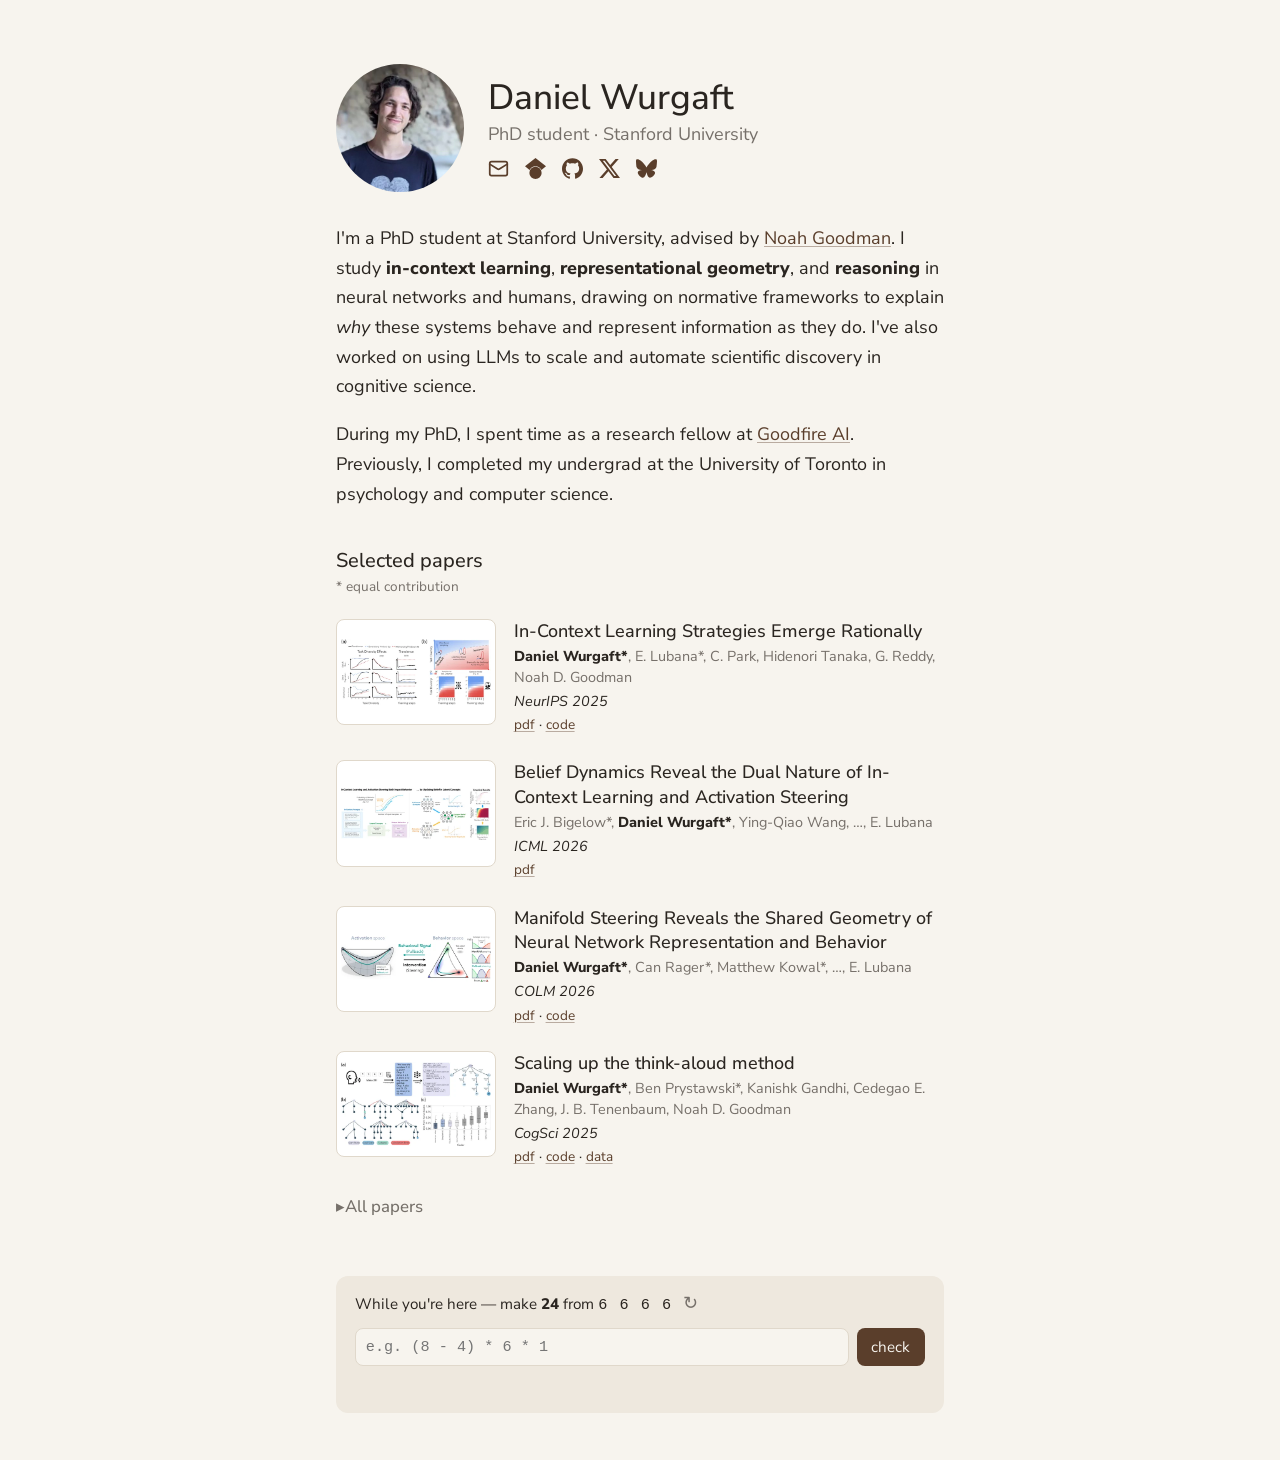
==== index.html @ fbc1d191 "Bio wording Co-Authored-By: Claude Opus 5.5 <noreply@anthropic.com>" ====
<!doctype html>
<html lang="en">
<head>
  <meta charset="utf-8">
  <meta name="viewport" content="width=device-width, initial-scale=1">
  <title>Daniel Wurgaft</title>
  <meta name="description" content="Daniel Wurgaft — PhD student at Stanford studying in-context learning, representational geometry, and reasoning in neural networks and humans.">
  <link rel="preconnect" href="https://fonts.googleapis.com">
  <link rel="preconnect" href="https://fonts.gstatic.com" crossorigin>
  <link href="https://fonts.googleapis.com/css2?family=Nunito+Sans:ital,wght@0,400;0,500;0,800;1,400&display=swap" rel="stylesheet">
  <link rel="stylesheet" href="style.css?v=4">
  <link rel="icon" href="data:image/svg+xml,<svg xmlns='http://www.w3.org/2000/svg' viewBox='0 0 100 100'><text y='.9em' font-size='90'>🌀</text></svg>">
</head>
<body>
<main>

  <header>
    <img class="me" src="img/me.jpg" alt="Daniel Wurgaft">
    <div>
      <h1>Daniel Wurgaft</h1>
      <p class="tagline">PhD student · Stanford University</p>
      <p class="links">
        <a href="mailto:wurgaft@stanford.edu" aria-label="Email" title="Email"><svg width="21" height="21" viewBox="0 0 24 24" fill="none" stroke="currentColor" stroke-width="2" stroke-linecap="round" stroke-linejoin="round" aria-hidden="true"><rect width="20" height="16" x="2" y="4" rx="2" /> <path d="m22 7-8.97 5.7a1.94 1.94 0 0 1-2.06 0L2 7" /></svg></a>
        <a href="https://scholar.google.co.uk/citations?user=-x5aBUYAAAAJ" aria-label="Google Scholar" title="Google Scholar"><svg width="21" height="21" viewBox="0 0 24 24" fill="currentColor" aria-hidden="true"><path d="M5.242 13.769L0 9.5 12 0l12 9.5-5.242 4.269C17.548 11.249 14.978 9.5 12 9.5c-2.977 0-5.548 1.748-6.758 4.269zM12 10a7 7 0 1 0 0 14 7 7 0 0 0 0-14z"/></svg></a>
        <a href="https://github.com/DanielWurgaft" aria-label="GitHub" title="GitHub"><svg width="21" height="21" viewBox="0 0 24 24" fill="currentColor" aria-hidden="true"><path d="M12 .297c-6.63 0-12 5.373-12 12 0 5.303 3.438 9.8 8.205 11.385.6.113.82-.258.82-.577 0-.285-.01-1.04-.015-2.04-3.338.724-4.042-1.61-4.042-1.61C4.422 18.07 3.633 17.7 3.633 17.7c-1.087-.744.084-.729.084-.729 1.205.084 1.838 1.236 1.838 1.236 1.07 1.835 2.809 1.305 3.495.998.108-.776.417-1.305.76-1.605-2.665-.3-5.466-1.332-5.466-5.93 0-1.31.465-2.38 1.235-3.22-.135-.303-.54-1.523.105-3.176 0 0 1.005-.322 3.3 1.23.96-.267 1.98-.399 3-.405 1.02.006 2.04.138 3 .405 2.28-1.552 3.285-1.23 3.285-1.23.645 1.653.24 2.873.12 3.176.765.84 1.23 1.91 1.23 3.22 0 4.61-2.805 5.625-5.475 5.92.42.36.81 1.096.81 2.22 0 1.606-.015 2.896-.015 3.286 0 .315.21.69.825.57C20.565 22.092 24 17.592 24 12.297c0-6.627-5.373-12-12-12"/></svg></a>
        <a href="https://x.com/danielwurgaft" aria-label="Twitter / X" title="Twitter / X"><svg width="21" height="21" viewBox="0 0 24 24" fill="currentColor" aria-hidden="true"><path d="M18.901 1.153h3.68l-8.04 9.19L24 22.846h-7.406l-5.8-7.584-6.638 7.584H.474l8.6-9.83L0 1.154h7.594l5.243 6.932ZM17.61 20.644h2.039L6.486 3.24H4.298Z"/></svg></a>
        <a href="https://bsky.app/profile/danielwurgaft.bsky.social" aria-label="Bluesky" title="Bluesky"><svg width="21" height="21" viewBox="0 0 24 24" fill="currentColor" aria-hidden="true"><path d="M12 10.8c-1.087-2.114-4.046-6.053-6.798-7.995C2.566.944 1.561 1.266.902 1.565.139 1.908 0 3.08 0 3.768c0 .69.378 5.65.624 6.479.815 2.736 3.713 3.66 6.383 3.364.136-.02.275-.039.415-.056-.138.022-.276.04-.415.056-3.912.58-7.387 2.005-2.83 7.078 5.013 5.19 6.87-1.113 7.823-4.308.953 3.195 2.05 9.271 7.733 4.308 4.267-4.308 1.172-6.498-2.74-7.078a8.741 8.741 0 0 1-.415-.056c.14.017.279.036.415.056 2.67.297 5.568-.628 6.383-3.364.246-.828.624-5.79.624-6.478 0-.69-.139-1.861-.902-2.206-.659-.298-1.664-.62-4.3 1.24C16.046 4.748 13.087 8.687 12 10.8Z"/></svg></a>
      </p>
    </div>
  </header>

  <section>
    <p>
      I'm a PhD student at Stanford University, advised by
      <a href="https://cocolab.stanford.edu/ndg">Noah Goodman</a>.
      I study <strong>in-context learning</strong>, <strong>representational geometry</strong>,
      and <strong>reasoning</strong> in neural networks and humans, drawing on normative
      frameworks to explain <em>why</em> these systems behave and represent information as they do.
      I've also worked on using LLMs to scale and automate scientific discovery in cognitive science.
    </p>
    <p>
      During my PhD, I spent time as a research fellow at <a href="https://www.goodfire.ai/">Goodfire AI</a>.
      Previously, I completed my undergrad at the University of Toronto in psychology and computer science.
    </p>
  </section>

  <section>
    <h2>Selected papers</h2>
    <p class="note">* equal contribution</p>
    <!-- Generated by scripts/build_papers.py from papers.yaml — edit those, not these lists. -->
    <ul class="papers">
<!-- selected:start -->
<li class="paper">
  <a class="thumb" href="https://arxiv.org/abs/2506.17859"><img src="img/papers/2506.17859.webp" alt="" loading="lazy"></a>
  <div>
    <a class="title" href="https://arxiv.org/abs/2506.17859">In-Context Learning Strategies Emerge Rationally</a>
    <span class="authors"><b>Daniel Wurgaft*</b>, E. Lubana*, C. Park, Hidenori Tanaka, G. Reddy, Noah D. Goodman</span>
    <span class="venue">NeurIPS 2025</span>
    <span class="extras"><a href="https://arxiv.org/pdf/2506.17859">pdf</a> · <a href="https://github.com/DanielWurgaft/rational-icl">code</a></span>
  </div>
</li>
<li class="paper">
  <a class="thumb" href="https://arxiv.org/abs/2511.00617"><img src="img/papers/2511.00617.webp" alt="" loading="lazy"></a>
  <div>
    <a class="title" href="https://arxiv.org/abs/2511.00617">Belief Dynamics Reveal the Dual Nature of In-Context Learning and Activation Steering</a>
    <span class="authors">Eric J. Bigelow*, <b>Daniel Wurgaft*</b>, Ying-Qiao Wang, …, E. Lubana</span>
    <span class="venue">ICML 2026</span>
    <span class="extras"><a href="https://arxiv.org/pdf/2511.00617">pdf</a></span>
  </div>
</li>
<li class="paper">
  <a class="thumb" href="https://arxiv.org/abs/2605.05115"><img src="img/papers/2605.05115.webp" alt="" loading="lazy"></a>
  <div>
    <a class="title" href="https://arxiv.org/abs/2605.05115">Manifold Steering Reveals the Shared Geometry of Neural Network Representation and Behavior</a>
    <span class="authors"><b>Daniel Wurgaft*</b>, Can Rager*, Matthew Kowal*, …, E. Lubana</span>
    <span class="venue">COLM 2026</span>
    <span class="extras"><a href="https://arxiv.org/pdf/2605.05115">pdf</a> · <a href="https://github.com/goodfire-ai/causalab/tree/manifold_steering">code</a></span>
  </div>
</li>
<li class="paper">
  <a class="thumb" href="https://arxiv.org/abs/2505.23931"><img src="img/papers/2505.23931.webp" alt="" loading="lazy"></a>
  <div>
    <a class="title" href="https://arxiv.org/abs/2505.23931">Scaling up the think-aloud method</a>
    <span class="authors"><b>Daniel Wurgaft*</b>, Ben Prystawski*, Kanishk Gandhi, Cedegao E. Zhang, J. B. Tenenbaum, Noah D. Goodman</span>
    <span class="venue">CogSci 2025</span>
    <span class="extras"><a href="https://arxiv.org/pdf/2505.23931">pdf</a> · <a href="https://github.com/benpry/think-aloud-llms">code</a> · <a href="https://osf.io/3emh9/">data</a></span>
  </div>
</li>
<!-- selected:end -->
    </ul>
  </section>

  <section>
    <details class="all">
      <summary>All papers</summary>
      <ul class="all-papers">
<!-- all:start -->
<li><a href="https://arxiv.org/abs/2610.04183">Language Model Activations Inhabit Privileged Error-Correcting Basins</a>. Matthew Finlayson, Francisco Pernice, Eric Todd, …, <b>Daniel Wurgaft</b>, …, E. Lubana. <i>preprint 2026</i></li>
<li><a href="https://arxiv.org/abs/2606.26460">auto-psych: Automating the science of mind using agent-driven theory discovery and experimentation</a>. Ben Prystawski, Kushin Mukherjee, <b>Daniel Wurgaft</b>, …, Michael C. Frank. <i>preprint 2026</i></li>
<li><a href="https://arxiv.org/abs/2606.25234">Structuring Sparsity: Block-Sparse Featurizers Capture Visual Concept Manifolds</a>. Thomas Fel, M. Kowal, Mozes Jacobs, …, <b>Daniel Wurgaft</b>, …, Atticus Geiger. <i>preprint 2026</i></li>
<li><a href="https://doi.org/10.1037/emo0001674">Alexithymia and ill-being and well-being: The role of emotion regulation.</a> David A. Preece, Ashish Mehta, <b>Daniel Wurgaft</b>, …, James J. Gross. <i>Emotion 2026</i></li>
<li><a href="https://arxiv.org/abs/2605.29548">Why Larger Models Learn More: Effects of Capacity, Interference, and Rare-Task Retention</a>. Jing Huang, <b>Daniel Wurgaft</b>, Rachit Bansal, …, E. Lubana. <i>preprint 2026</i></li>
<li><a href="https://arxiv.org/abs/2605.12412">Stories in Space: In-Context Learning Trajectories in Conceptual Belief Space</a>. Eric J. Bigelow, Raphael Sarfati, <b>Daniel Wurgaft</b>, …, E. Lubana. <i>preprint 2026</i></li>
<li><a href="https://arxiv.org/abs/2605.05115">Manifold Steering Reveals the Shared Geometry of Neural Network Representation and Behavior</a>. <b>Daniel Wurgaft*</b>, Can Rager*, Matthew Kowal*, …, E. Lubana. <i>COLM 2026</i></li>
<li><a href="https://arxiv.org/abs/2605.01148">Arithmetic in the Wild: Llama uses Base-10 Addition to Reason About Cyclic Concepts</a>. Sheridan Feucht, Tal Haklay, Usha Bhalla, <b>Daniel Wurgaft</b>, …, Atticus Geiger. <i>preprint 2026</i></li>
<li><a href="https://arxiv.org/abs/2604.28119">Do Sparse Autoencoders Capture Concept Manifolds?</a> Usha Bhalla, Thomas Fel, Can Rager, …, <b>Daniel Wurgaft</b>, …, E. Lubana. <i>preprint 2026</i></li>
<li><a href="https://arxiv.org/abs/2602.02315">The Shape of Beliefs: Geometry, Dynamics, and Interventions along Representation Manifolds of Language Models&#x27; Posteriors</a>. Raphael Sarfati, Eric J. Bigelow, <b>Daniel Wurgaft</b>, …, E. Lubana. <i>preprint 2026</i></li>
<li><a href="https://arxiv.org/abs/2511.01836">Priors in time: Missing inductive biases for language model interpretability</a>. E. Lubana, C. Rager, Sai Sumedh R. Hindupur, …, <b>Daniel Wurgaft</b>, …, Aaron Mueller. <i>ICLR 2026</i></li>
<li><a href="https://arxiv.org/abs/2511.00617">Belief Dynamics Reveal the Dual Nature of In-Context Learning and Activation Steering</a>. Eric J. Bigelow*, <b>Daniel Wurgaft*</b>, Ying-Qiao Wang, …, E. Lubana. <i>ICML 2026</i></li>
<li><a href="https://arxiv.org/abs/2510.21740">Diagnosing Bottlenecks in Data Visualization Understanding by Vision-Language Models</a>. Alexa R. Tartaglini, Satchel Grant, <b>Daniel Wurgaft</b>, Christopher Potts, Judith E. Fan. <i>preprint 2025</i></li>
<li><a href="https://arxiv.org/abs/2506.17859">In-Context Learning Strategies Emerge Rationally</a>. <b>Daniel Wurgaft*</b>, E. Lubana*, C. Park, Hidenori Tanaka, G. Reddy, Noah D. Goodman. <i>NeurIPS 2025</i></li>
<li><a href="https://arxiv.org/abs/2505.23931">Scaling up the think-aloud method</a>. <b>Daniel Wurgaft*</b>, Ben Prystawski*, Kanishk Gandhi, Cedegao E. Zhang, J. B. Tenenbaum, Noah D. Goodman. <i>CogSci 2025</i></li>
<li><a href="https://arxiv.org/abs/2306.09479">Inverse Scaling: When Bigger Isn&#x27;t Better</a>. Ian R. McKenzie, Alexander Lyzhov, Michael Pieler, …, <b>Daniel Wurgaft</b>, …, Ethan Perez. <i>TMLR 2023</i></li>
<!-- all:end -->
      </ul>
    </details>
  </section>

  <aside class="game" aria-label="Game of 24">
    <p class="game-prompt">
      While you're here — make <strong>24</strong> from
      <span id="nums"></span>
      <button id="reroll" title="new numbers" aria-label="new numbers">↻</button>
    </p>
    <form id="g24">
      <input id="expr" autocomplete="off" spellcheck="false" placeholder="e.g. (8 - 4) * 6 * 1" aria-label="your expression">
      <button>check</button>
    </form>
    <p id="verdict" aria-live="polite"></p>
  </aside>

</main>
<script src="game.js"></script>
</body>
</html>
---- style.css ----
/* Avenir by name: Book and Roman share weight 400, so pick Roman explicitly. */
@font-face { font-family: "Site Avenir"; font-weight: 400; src: local("Avenir Roman"), local("Avenir-Roman"); }
@font-face { font-family: "Site Avenir"; font-weight: 400; font-style: italic; src: local("Avenir Oblique"), local("Avenir-Oblique"); }
@font-face { font-family: "Site Avenir"; font-weight: 500; src: local("Avenir Medium"), local("Avenir-Medium"); }
@font-face { font-family: "Site Avenir"; font-weight: 800; src: local("Avenir Heavy"), local("Avenir-Heavy"); }

:root {
  --bg: #f7f4ee;
  --fg: #2a2520;
  --muted: #76706a;
  --accent: #5a3e2b;
  --soft: #eee8de;
  --rule: #e0d8cb;
}
* { box-sizing: border-box; }

body {
  margin: 0;
  background: var(--bg);
  color: var(--fg);
  font: 400 18px/1.65 "Site Avenir", "Nunito Sans", sans-serif;
}

main {
  max-width: 40rem;
  margin: 0 auto;
  padding: 4rem 1rem 3rem;
}

h1, h2 { font-weight: 500; line-height: 1.15; }
b, strong { font-weight: 800; }
h1 { font-size: 2.2rem; margin: 0; }
h2 { font-size: 1.25rem; margin: 2.5rem 0 0.75rem; }

a { color: var(--accent); text-decoration-color: color-mix(in srgb, var(--accent) 40%, transparent); text-decoration-thickness: 1px; text-underline-offset: 2px; }
a:hover { text-decoration: none; }

/* header */
header { display: flex; gap: 1.5rem; align-items: center; margin-bottom: 2rem; }
.me {
  width: 128px; height: 128px; flex: none;
  object-fit: cover;
  border-radius: 50%;
  background: var(--soft);
}
.tagline { margin: .2rem 0 .5rem; color: var(--muted); }
.links { margin: .35rem 0 0; display: flex; flex-wrap: wrap; gap: 1rem; }
.links a { color: var(--accent); display: inline-flex; transition: color .15s, transform .15s; }
.links a:hover { color: var(--fg); transform: translateY(-2px); }
.links svg { width: 21px; height: 21px; }

@media (max-width: 520px) {
  header { flex-direction: column; text-align: center; }
  .links { justify-content: center; }
}

/* papers */
.note { color: var(--muted); font-size: .85rem; margin: -.5rem 0 0; }
.papers { list-style: none; padding: 0; margin: 1.25rem 0 0; }
.paper { display: grid; grid-template-columns: 160px 1fr; gap: 1.1rem; margin-bottom: 1.6rem; align-items: start; }
.paper .thumb {
  display: block; aspect-ratio: 3 / 2; padding: 4px; border-radius: 8px; overflow: hidden;
  background: #fff; border: 1px solid var(--rule);
  transition: transform .3s cubic-bezier(.3, 1.6, .5, 1);
}
.paper .thumb img { width: 100%; height: 100%; object-fit: contain; display: block; }
.paper:hover .thumb { transform: rotate(-2deg) scale(1.03); }
.paper .title { font-weight: 500; color: var(--fg); text-decoration: none; line-height: 1.35; display: block; }
.paper .title:hover { color: var(--accent); }
.paper span { display: block; font-size: .9rem; line-height: 1.45; margin-top: .2rem; }
.paper .authors { color: var(--muted); }
.paper .authors b { color: var(--fg); font-weight: 800; }
.paper .venue { font-style: italic; }
.paper .extras { font-size: .85rem; }

@media (max-width: 520px) {
  .paper { grid-template-columns: 1fr; gap: .6rem; }
  .paper .thumb { max-width: 280px; }
}

.all summary {
  font-weight: 500; font-size: 1.05rem;
  cursor: pointer; list-style: none; color: var(--muted);
}
.all summary::-webkit-details-marker { display: none; }
.all summary::before { content: "▸ "; display: inline-block; transition: transform .2s; }
.all[open] summary::before { transform: rotate(90deg); }
.all summary:hover { color: var(--accent); }
.all-papers { padding: 0; list-style: none; font-size: .9rem; line-height: 1.5; }
.all-papers li { margin-bottom: .6rem; color: var(--muted); }
.all-papers a { color: var(--fg); text-decoration: none; }
.all-papers a:hover { color: var(--accent); }
.all-papers b { color: var(--fg); font-weight: 800; }

/* game of 24 */
.game {
  margin-top: 3.5rem;
  padding: 1rem 1.2rem;
  background: var(--soft);
  border-radius: 12px;
  font-size: .95rem;
}
.game p { margin: 0; }
#nums { font-family: ui-monospace, monospace; letter-spacing: .1em; font-weight: 500; }
#reroll {
  border: 0; background: none; color: var(--muted); cursor: pointer;
  font-size: 1.1rem; transition: transform .3s;
}
#reroll:hover { transform: rotate(180deg); color: var(--accent); }
#g24 { display: flex; gap: .5rem; margin-top: .6rem; }
#g24 input {
  flex: 1; min-width: 0;
  font: inherit; font-family: ui-monospace, monospace;
  padding: .35rem .6rem;
  border: 1px solid var(--rule); border-radius: 8px;
  background: var(--bg); color: var(--fg);
}
#g24 button {
  font: inherit; padding: .35rem .9rem; cursor: pointer;
  border: 0; border-radius: 8px; background: var(--accent); color: var(--bg);
}
#verdict { min-height: 1.6em; margin-top: .4rem !important; color: var(--muted); }
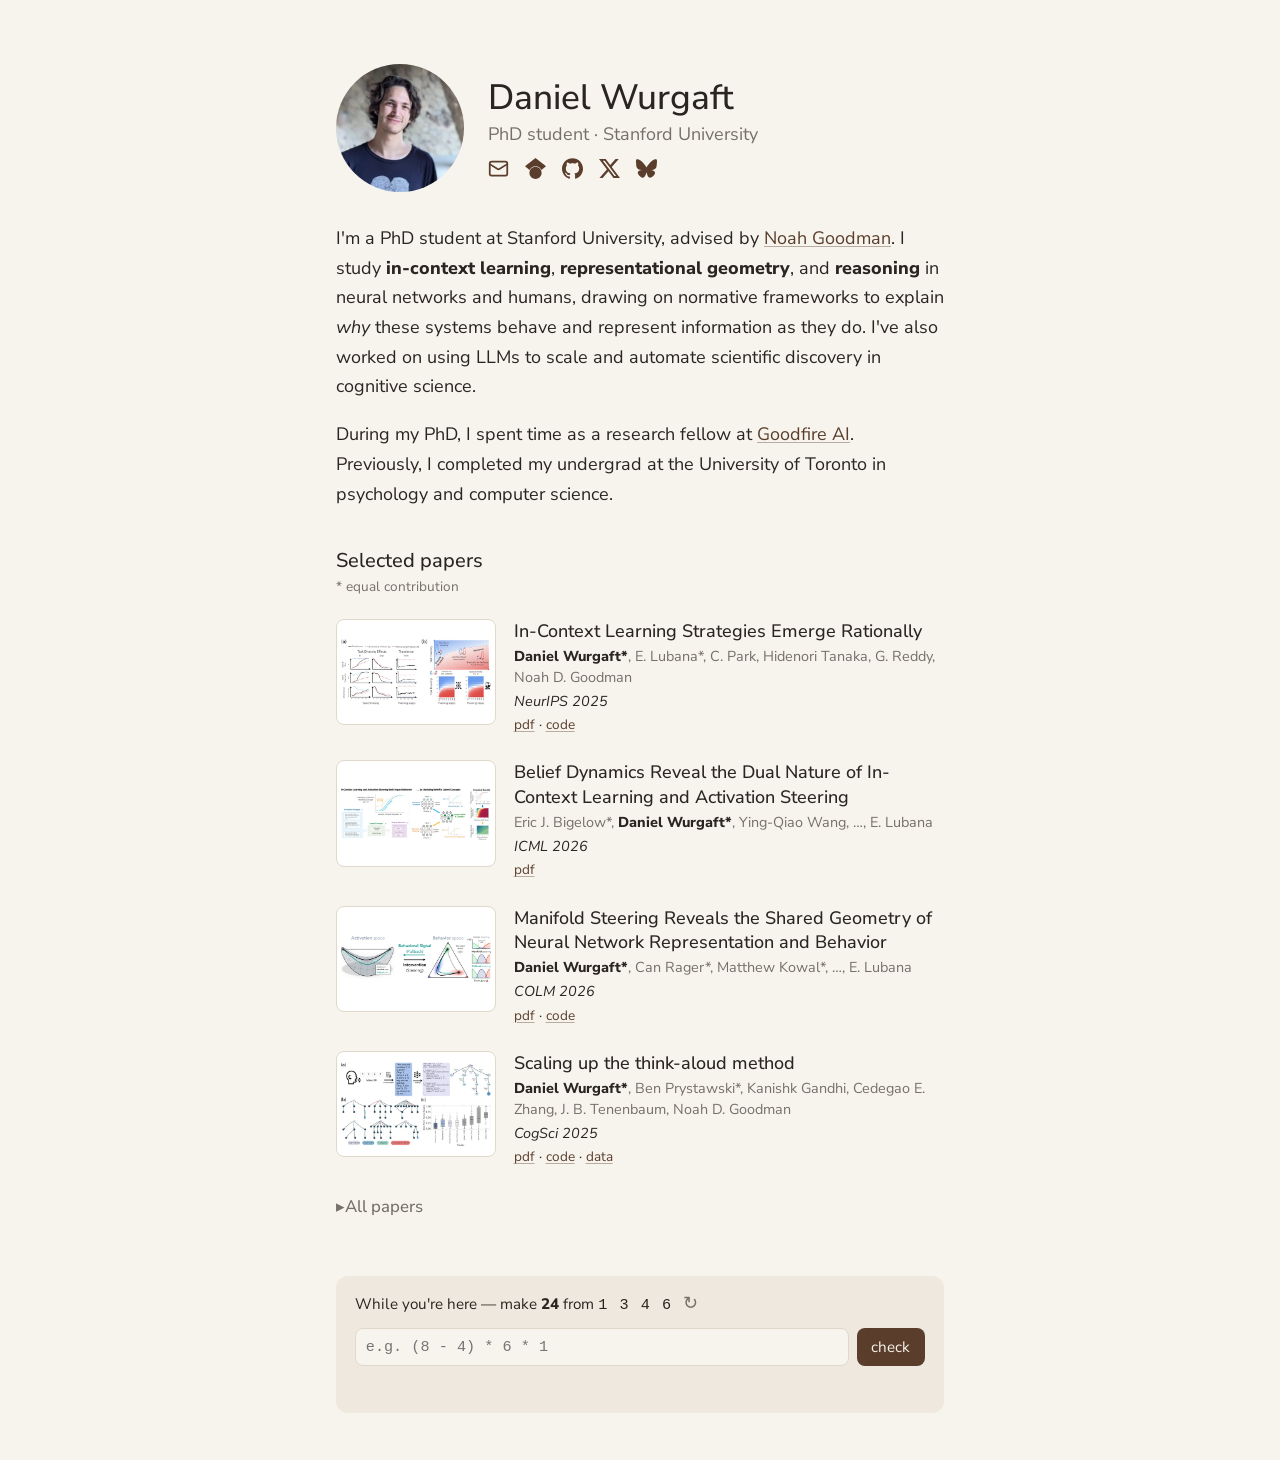
==== commit 4a327301: "Arithmetic in the Wild: COLM 2026, updated title Co-Authored-By: Claude Opus 5.5 <noreply@anthropic." ====
--- a/index.html
+++ b/index.html
@@ -102,7 +102,7 @@
 <li><a href="https://arxiv.org/abs/2605.29548">Why Larger Models Learn More: Effects of Capacity, Interference, and Rare-Task Retention</a>. Jing Huang, <b>Daniel Wurgaft</b>, Rachit Bansal, …, E. Lubana. <i>preprint 2026</i></li>
 <li><a href="https://arxiv.org/abs/2605.12412">Stories in Space: In-Context Learning Trajectories in Conceptual Belief Space</a>. Eric J. Bigelow, Raphael Sarfati, <b>Daniel Wurgaft</b>, …, E. Lubana. <i>preprint 2026</i></li>
 <li><a href="https://arxiv.org/abs/2605.05115">Manifold Steering Reveals the Shared Geometry of Neural Network Representation and Behavior</a>. <b>Daniel Wurgaft*</b>, Can Rager*, Matthew Kowal*, …, E. Lubana. <i>COLM 2026</i></li>
-<li><a href="https://arxiv.org/abs/2605.01148">Arithmetic in the Wild: Llama uses Base-10 Addition to Reason About Cyclic Concepts</a>. Sheridan Feucht, Tal Haklay, Usha Bhalla, <b>Daniel Wurgaft</b>, …, Atticus Geiger. <i>preprint 2026</i></li>
+<li><a href="https://arxiv.org/abs/2605.01148">Arithmetic in the Wild: Llama uses Standard Addition to Reason About Cyclic Concepts</a>. Sheridan Feucht, Tal Haklay, Usha Bhalla, <b>Daniel Wurgaft</b>, …, Atticus Geiger. <i>COLM 2026</i></li>
 <li><a href="https://arxiv.org/abs/2604.28119">Do Sparse Autoencoders Capture Concept Manifolds?</a> Usha Bhalla, Thomas Fel, Can Rager, …, <b>Daniel Wurgaft</b>, …, E. Lubana. <i>preprint 2026</i></li>
 <li><a href="https://arxiv.org/abs/2602.02315">The Shape of Beliefs: Geometry, Dynamics, and Interventions along Representation Manifolds of Language Models&#x27; Posteriors</a>. Raphael Sarfati, Eric J. Bigelow, <b>Daniel Wurgaft</b>, …, E. Lubana. <i>preprint 2026</i></li>
 <li><a href="https://arxiv.org/abs/2511.01836">Priors in time: Missing inductive biases for language model interpretability</a>. E. Lubana, C. Rager, Sai Sumedh R. Hindupur, …, <b>Daniel Wurgaft</b>, …, Aaron Mueller. <i>ICLR 2026</i></li>
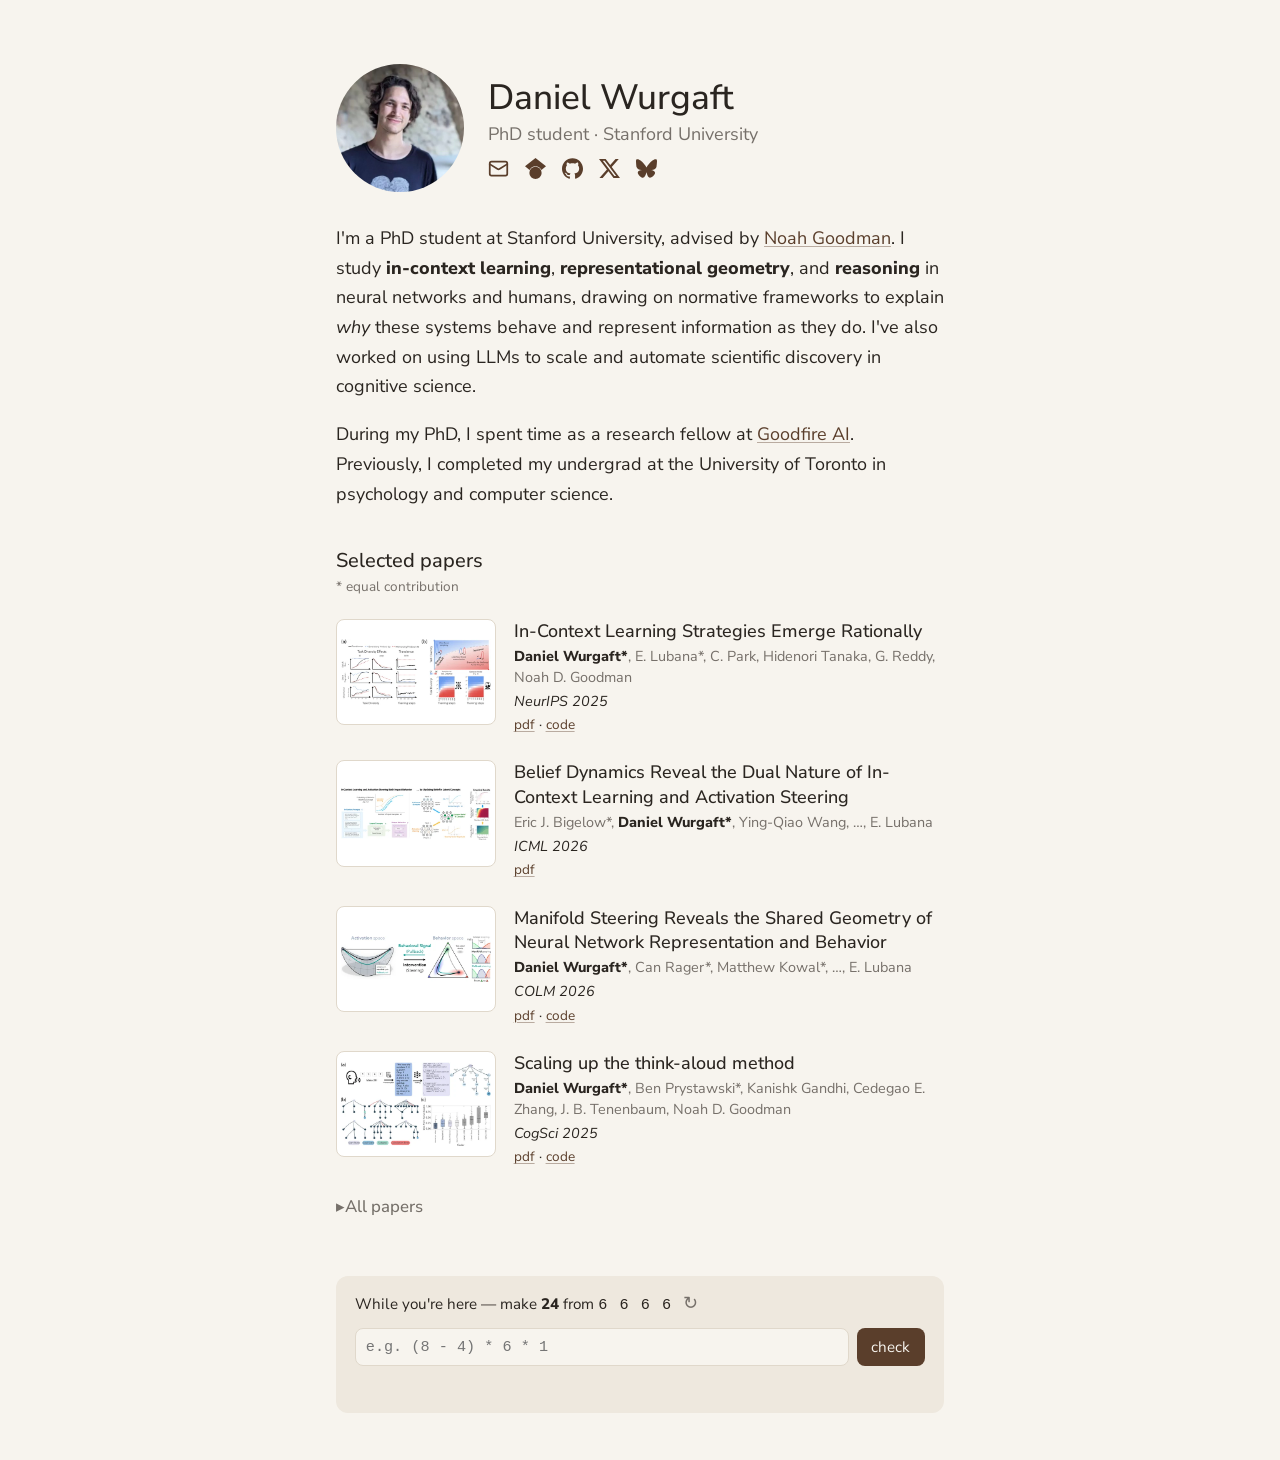
==== commit 9221e94a: "Think-aloud: code link only Co-Authored-By: Claude Opus 5.5 <noreply@anthropic.com>" ====
--- a/index.html
+++ b/index.html
@@ -83,7 +83,7 @@
     <a class="title" href="https://arxiv.org/abs/2505.23931">Scaling up the think-aloud method</a>
     <span class="authors"><b>Daniel Wurgaft*</b>, Ben Prystawski*, Kanishk Gandhi, Cedegao E. Zhang, J. B. Tenenbaum, Noah D. Goodman</span>
     <span class="venue">CogSci 2025</span>
-    <span class="extras"><a href="https://arxiv.org/pdf/2505.23931">pdf</a> · <a href="https://github.com/benpry/think-aloud-llms">code</a> · <a href="https://osf.io/3emh9/">data</a></span>
+    <span class="extras"><a href="https://arxiv.org/pdf/2505.23931">pdf</a> · <a href="https://github.com/benpry/think-aloud-llms">code</a></span>
   </div>
 </li>
 <!-- selected:end -->
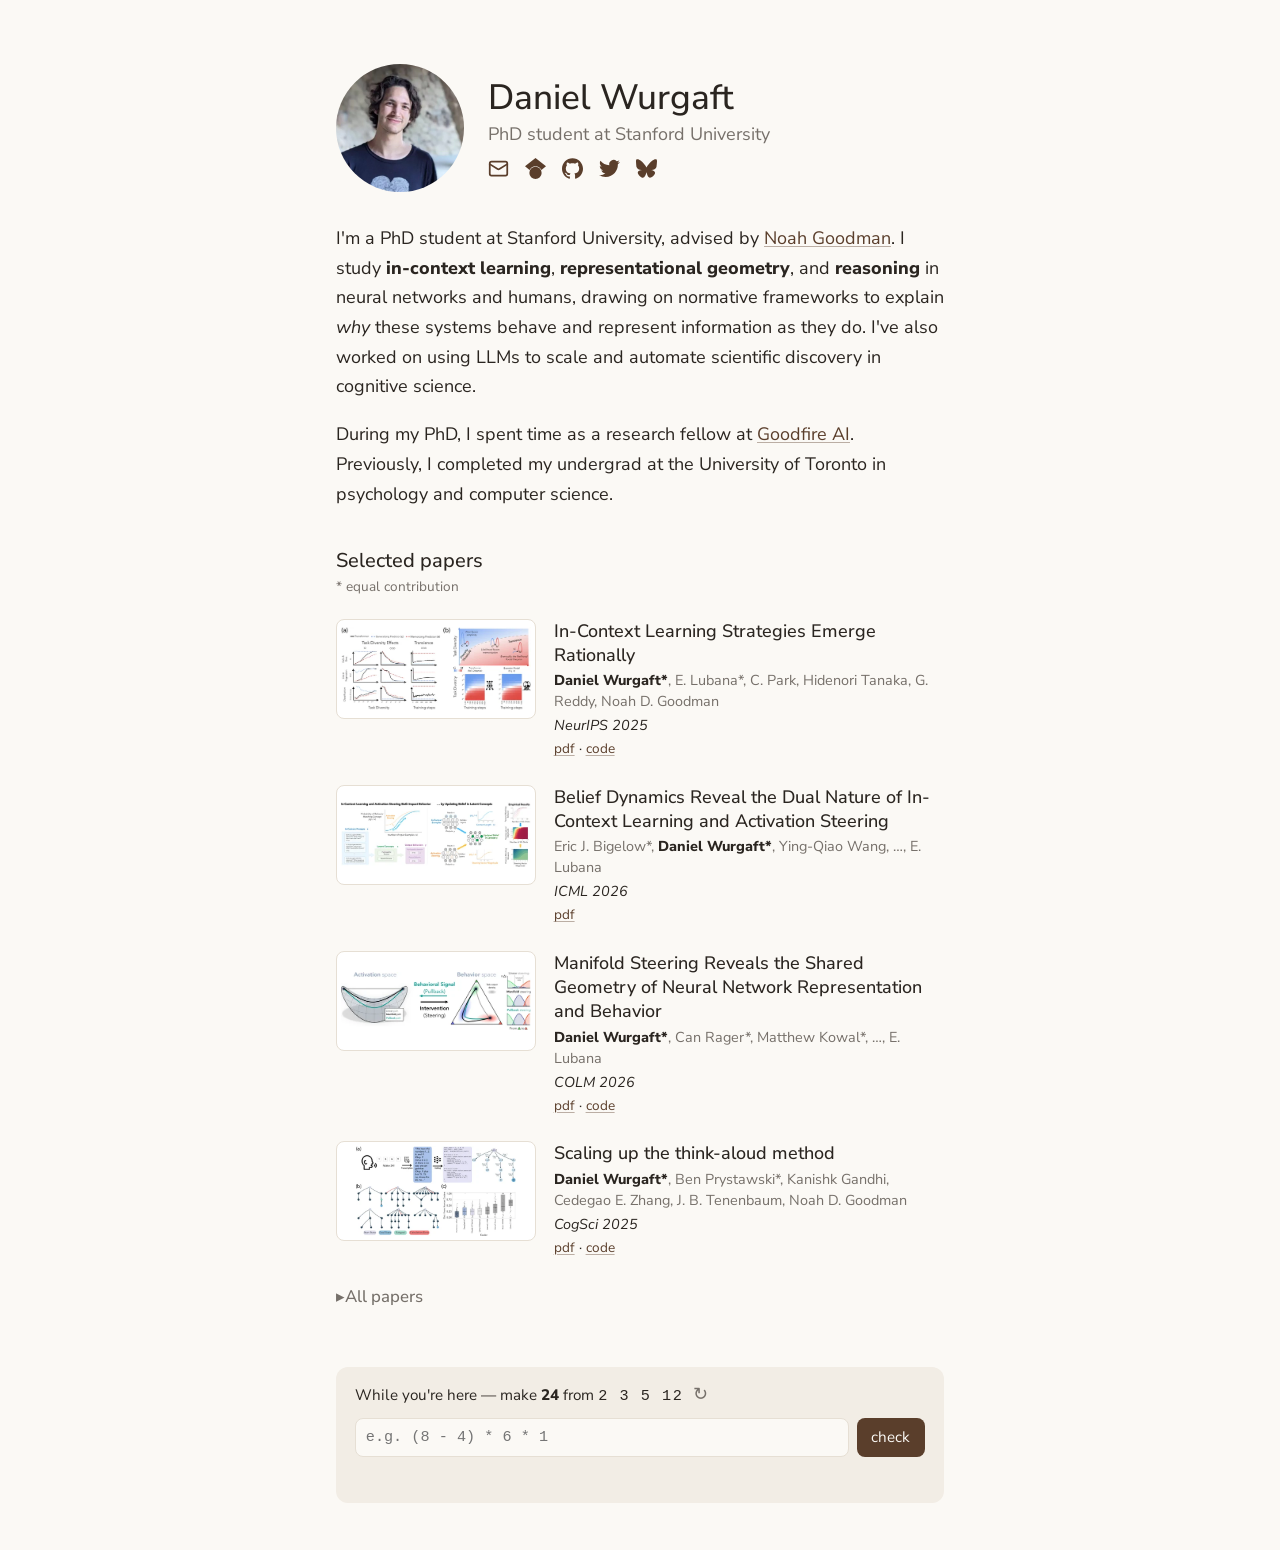
==== commit bd9556fb: "Copy-email button, Twitter icon, thumbnails for all papers, search setup - Email icon copies the add" ====
--- a/index.html
+++ b/index.html
@@ -5,10 +5,34 @@
   <meta name="viewport" content="width=device-width, initial-scale=1">
   <title>Daniel Wurgaft</title>
   <meta name="description" content="Daniel Wurgaft — PhD student at Stanford studying in-context learning, representational geometry, and reasoning in neural networks and humans.">
+  <link rel="canonical" href="https://danielwurgaft.github.io/">
+  <meta property="og:type" content="profile">
+  <meta property="og:title" content="Daniel Wurgaft">
+  <meta property="og:description" content="Daniel Wurgaft — PhD student at Stanford studying in-context learning, representational geometry, and reasoning in neural networks and humans.">
+  <meta property="og:url" content="https://danielwurgaft.github.io/">
+  <meta property="og:image" content="https://danielwurgaft.github.io/img/me.jpg">
+  <meta name="twitter:card" content="summary">
+  <script type="application/ld+json">
+  {
+    "@context": "https://schema.org",
+    "@type": "Person",
+    "name": "Daniel Wurgaft",
+    "url": "https://danielwurgaft.github.io/",
+    "image": "https://danielwurgaft.github.io/img/me.jpg",
+    "jobTitle": "PhD student",
+    "affiliation": {"@type": "CollegeOrUniversity", "name": "Stanford University"},
+    "sameAs": [
+      "https://scholar.google.co.uk/citations?user=-x5aBUYAAAAJ",
+      "https://github.com/DanielWurgaft",
+      "https://x.com/danielwurgaft",
+      "https://bsky.app/profile/danielwurgaft.bsky.social"
+    ]
+  }
+  </script>
   <link rel="preconnect" href="https://fonts.googleapis.com">
   <link rel="preconnect" href="https://fonts.gstatic.com" crossorigin>
   <link href="https://fonts.googleapis.com/css2?family=Nunito+Sans:ital,wght@0,400;0,500;0,800;1,400&display=swap" rel="stylesheet">
-  <link rel="stylesheet" href="style.css?v=4">
+  <link rel="stylesheet" href="style.css?v=5">
   <link rel="icon" href="data:image/svg+xml,<svg xmlns='http://www.w3.org/2000/svg' viewBox='0 0 100 100'><text y='.9em' font-size='90'>🌀</text></svg>">
 </head>
 <body>
@@ -18,12 +42,12 @@
     <img class="me" src="img/me.jpg" alt="Daniel Wurgaft">
     <div>
       <h1>Daniel Wurgaft</h1>
-      <p class="tagline">PhD student · Stanford University</p>
+      <p class="tagline">PhD student at Stanford University</p>
       <p class="links">
-        <a href="mailto:wurgaft@stanford.edu" aria-label="Email" title="Email"><svg width="21" height="21" viewBox="0 0 24 24" fill="none" stroke="currentColor" stroke-width="2" stroke-linecap="round" stroke-linejoin="round" aria-hidden="true"><rect width="20" height="16" x="2" y="4" rx="2" /> <path d="m22 7-8.97 5.7a1.94 1.94 0 0 1-2.06 0L2 7" /></svg></a>
+        <span class="email-wrap"><button type="button" id="email" data-email="wurgaft@stanford.edu" aria-label="Copy email address" title="Copy email address"><svg width="21" height="21" viewBox="0 0 24 24" fill="none" stroke="currentColor" stroke-width="2" stroke-linecap="round" stroke-linejoin="round" aria-hidden="true"><rect width="20" height="16" x="2" y="4" rx="2" /> <path d="m22 7-8.97 5.7a1.94 1.94 0 0 1-2.06 0L2 7" /></svg></button><span id="email-pop" role="status" aria-live="polite"></span></span>
         <a href="https://scholar.google.co.uk/citations?user=-x5aBUYAAAAJ" aria-label="Google Scholar" title="Google Scholar"><svg width="21" height="21" viewBox="0 0 24 24" fill="currentColor" aria-hidden="true"><path d="M5.242 13.769L0 9.5 12 0l12 9.5-5.242 4.269C17.548 11.249 14.978 9.5 12 9.5c-2.977 0-5.548 1.748-6.758 4.269zM12 10a7 7 0 1 0 0 14 7 7 0 0 0 0-14z"/></svg></a>
         <a href="https://github.com/DanielWurgaft" aria-label="GitHub" title="GitHub"><svg width="21" height="21" viewBox="0 0 24 24" fill="currentColor" aria-hidden="true"><path d="M12 .297c-6.63 0-12 5.373-12 12 0 5.303 3.438 9.8 8.205 11.385.6.113.82-.258.82-.577 0-.285-.01-1.04-.015-2.04-3.338.724-4.042-1.61-4.042-1.61C4.422 18.07 3.633 17.7 3.633 17.7c-1.087-.744.084-.729.084-.729 1.205.084 1.838 1.236 1.838 1.236 1.07 1.835 2.809 1.305 3.495.998.108-.776.417-1.305.76-1.605-2.665-.3-5.466-1.332-5.466-5.93 0-1.31.465-2.38 1.235-3.22-.135-.303-.54-1.523.105-3.176 0 0 1.005-.322 3.3 1.23.96-.267 1.98-.399 3-.405 1.02.006 2.04.138 3 .405 2.28-1.552 3.285-1.23 3.285-1.23.645 1.653.24 2.873.12 3.176.765.84 1.23 1.91 1.23 3.22 0 4.61-2.805 5.625-5.475 5.92.42.36.81 1.096.81 2.22 0 1.606-.015 2.896-.015 3.286 0 .315.21.69.825.57C20.565 22.092 24 17.592 24 12.297c0-6.627-5.373-12-12-12"/></svg></a>
-        <a href="https://x.com/danielwurgaft" aria-label="Twitter / X" title="Twitter / X"><svg width="21" height="21" viewBox="0 0 24 24" fill="currentColor" aria-hidden="true"><path d="M18.901 1.153h3.68l-8.04 9.19L24 22.846h-7.406l-5.8-7.584-6.638 7.584H.474l8.6-9.83L0 1.154h7.594l5.243 6.932ZM17.61 20.644h2.039L6.486 3.24H4.298Z"/></svg></a>
+        <a href="https://x.com/danielwurgaft" aria-label="Twitter" title="Twitter"><svg width="21" height="21" viewBox="0 0 24 24" fill="currentColor" aria-hidden="true"><path d="M23.953 4.57a10 10 0 01-2.825.775 4.958 4.958 0 002.163-2.723c-.951.555-2.005.959-3.127 1.184a4.92 4.92 0 00-8.384 4.482C7.69 8.095 4.067 6.13 1.64 3.162a4.822 4.822 0 00-.666 2.475c0 1.71.87 3.213 2.188 4.096a4.904 4.904 0 01-2.228-.616v.06a4.923 4.923 0 003.946 4.827 4.996 4.996 0 01-2.212.085 4.936 4.936 0 004.604 3.417 9.867 9.867 0 01-6.102 2.105c-.39 0-.779-.023-1.17-.067a13.995 13.995 0 007.557 2.209c9.053 0 13.998-7.496 13.998-13.985 0-.21 0-.42-.015-.63A9.935 9.935 0 0024 4.59z"/></svg></a>
         <a href="https://bsky.app/profile/danielwurgaft.bsky.social" aria-label="Bluesky" title="Bluesky"><svg width="21" height="21" viewBox="0 0 24 24" fill="currentColor" aria-hidden="true"><path d="M12 10.8c-1.087-2.114-4.046-6.053-6.798-7.995C2.566.944 1.561 1.266.902 1.565.139 1.908 0 3.08 0 3.768c0 .69.378 5.65.624 6.479.815 2.736 3.713 3.66 6.383 3.364.136-.02.275-.039.415-.056-.138.022-.276.04-.415.056-3.912.58-7.387 2.005-2.83 7.078 5.013 5.19 6.87-1.113 7.823-4.308.953 3.195 2.05 9.271 7.733 4.308 4.267-4.308 1.172-6.498-2.74-7.078a8.741 8.741 0 0 1-.415-.056c.14.017.279.036.415.056 2.67.297 5.568-.628 6.383-3.364.246-.828.624-5.79.624-6.478 0-.69-.139-1.861-.902-2.206-.659-.298-1.664-.62-4.3 1.24C16.046 4.748 13.087 8.687 12 10.8Z"/></svg></a>
       </p>
     </div>
@@ -95,22 +119,22 @@
       <summary>All papers</summary>
       <ul class="all-papers">
 <!-- all:start -->
-<li><a href="https://arxiv.org/abs/2610.04183">Language Model Activations Inhabit Privileged Error-Correcting Basins</a>. Matthew Finlayson, Francisco Pernice, Eric Todd, …, <b>Daniel Wurgaft</b>, …, E. Lubana. <i>preprint 2026</i></li>
-<li><a href="https://arxiv.org/abs/2606.26460">auto-psych: Automating the science of mind using agent-driven theory discovery and experimentation</a>. Ben Prystawski, Kushin Mukherjee, <b>Daniel Wurgaft</b>, …, Michael C. Frank. <i>preprint 2026</i></li>
-<li><a href="https://arxiv.org/abs/2606.25234">Structuring Sparsity: Block-Sparse Featurizers Capture Visual Concept Manifolds</a>. Thomas Fel, M. Kowal, Mozes Jacobs, …, <b>Daniel Wurgaft</b>, …, Atticus Geiger. <i>preprint 2026</i></li>
-<li><a href="https://doi.org/10.1037/emo0001674">Alexithymia and ill-being and well-being: The role of emotion regulation.</a> David A. Preece, Ashish Mehta, <b>Daniel Wurgaft</b>, …, James J. Gross. <i>Emotion 2026</i></li>
-<li><a href="https://arxiv.org/abs/2605.29548">Why Larger Models Learn More: Effects of Capacity, Interference, and Rare-Task Retention</a>. Jing Huang, <b>Daniel Wurgaft</b>, Rachit Bansal, …, E. Lubana. <i>preprint 2026</i></li>
-<li><a href="https://arxiv.org/abs/2605.12412">Stories in Space: In-Context Learning Trajectories in Conceptual Belief Space</a>. Eric J. Bigelow, Raphael Sarfati, <b>Daniel Wurgaft</b>, …, E. Lubana. <i>preprint 2026</i></li>
-<li><a href="https://arxiv.org/abs/2605.05115">Manifold Steering Reveals the Shared Geometry of Neural Network Representation and Behavior</a>. <b>Daniel Wurgaft*</b>, Can Rager*, Matthew Kowal*, …, E. Lubana. <i>COLM 2026</i></li>
-<li><a href="https://arxiv.org/abs/2605.01148">Arithmetic in the Wild: Llama uses Standard Addition to Reason About Cyclic Concepts</a>. Sheridan Feucht, Tal Haklay, Usha Bhalla, <b>Daniel Wurgaft</b>, …, Atticus Geiger. <i>COLM 2026</i></li>
-<li><a href="https://arxiv.org/abs/2604.28119">Do Sparse Autoencoders Capture Concept Manifolds?</a> Usha Bhalla, Thomas Fel, Can Rager, …, <b>Daniel Wurgaft</b>, …, E. Lubana. <i>preprint 2026</i></li>
-<li><a href="https://arxiv.org/abs/2602.02315">The Shape of Beliefs: Geometry, Dynamics, and Interventions along Representation Manifolds of Language Models&#x27; Posteriors</a>. Raphael Sarfati, Eric J. Bigelow, <b>Daniel Wurgaft</b>, …, E. Lubana. <i>preprint 2026</i></li>
-<li><a href="https://arxiv.org/abs/2511.01836">Priors in time: Missing inductive biases for language model interpretability</a>. E. Lubana, C. Rager, Sai Sumedh R. Hindupur, …, <b>Daniel Wurgaft</b>, …, Aaron Mueller. <i>ICLR 2026</i></li>
-<li><a href="https://arxiv.org/abs/2511.00617">Belief Dynamics Reveal the Dual Nature of In-Context Learning and Activation Steering</a>. Eric J. Bigelow*, <b>Daniel Wurgaft*</b>, Ying-Qiao Wang, …, E. Lubana. <i>ICML 2026</i></li>
-<li><a href="https://arxiv.org/abs/2510.21740">Diagnosing Bottlenecks in Data Visualization Understanding by Vision-Language Models</a>. Alexa R. Tartaglini, Satchel Grant, <b>Daniel Wurgaft</b>, Christopher Potts, Judith E. Fan. <i>preprint 2025</i></li>
-<li><a href="https://arxiv.org/abs/2506.17859">In-Context Learning Strategies Emerge Rationally</a>. <b>Daniel Wurgaft*</b>, E. Lubana*, C. Park, Hidenori Tanaka, G. Reddy, Noah D. Goodman. <i>NeurIPS 2025</i></li>
-<li><a href="https://arxiv.org/abs/2505.23931">Scaling up the think-aloud method</a>. <b>Daniel Wurgaft*</b>, Ben Prystawski*, Kanishk Gandhi, Cedegao E. Zhang, J. B. Tenenbaum, Noah D. Goodman. <i>CogSci 2025</i></li>
-<li><a href="https://arxiv.org/abs/2306.09479">Inverse Scaling: When Bigger Isn&#x27;t Better</a>. Ian R. McKenzie, Alexander Lyzhov, Michael Pieler, …, <b>Daniel Wurgaft</b>, …, Ethan Perez. <i>TMLR 2023</i></li>
+<li><a class="mini" href="https://arxiv.org/abs/2610.04183" tabindex="-1" aria-hidden="true"><img src="img/papers/2610.04183.webp" alt="" loading="lazy"></a><span><a href="https://arxiv.org/abs/2610.04183">Language Model Activations Inhabit Privileged Error-Correcting Basins</a>. Matthew Finlayson, Francisco Pernice, Eric Todd, …, <b>Daniel Wurgaft</b>, …, E. Lubana. <i>preprint 2026</i></span></li>
+<li><a class="mini" href="https://arxiv.org/abs/2606.26460" tabindex="-1" aria-hidden="true"><img src="img/papers/2606.26460.webp" alt="" loading="lazy"></a><span><a href="https://arxiv.org/abs/2606.26460">auto-psych: Automating the science of mind using agent-driven theory discovery and experimentation</a>. Ben Prystawski, Kushin Mukherjee, <b>Daniel Wurgaft</b>, …, Michael C. Frank. <i>preprint 2026</i></span></li>
+<li><a class="mini" href="https://arxiv.org/abs/2606.25234" tabindex="-1" aria-hidden="true"><img src="img/papers/2606.25234.webp" alt="" loading="lazy"></a><span><a href="https://arxiv.org/abs/2606.25234">Structuring Sparsity: Block-Sparse Featurizers Capture Visual Concept Manifolds</a>. Thomas Fel, M. Kowal, Mozes Jacobs, …, <b>Daniel Wurgaft</b>, …, Atticus Geiger. <i>preprint 2026</i></span></li>
+<li><a class="mini" href="https://doi.org/10.1037/emo0001674" tabindex="-1" aria-hidden="true"><img src="img/papers/alexithymia.webp" alt="" loading="lazy"></a><span><a href="https://doi.org/10.1037/emo0001674">Alexithymia and ill-being and well-being: The role of emotion regulation.</a> David A. Preece, Ashish Mehta, <b>Daniel Wurgaft</b>, …, James J. Gross. <i>Emotion 2026</i></span></li>
+<li><a class="mini" href="https://arxiv.org/abs/2605.29548" tabindex="-1" aria-hidden="true"><img src="img/papers/2605.29548.webp" alt="" loading="lazy"></a><span><a href="https://arxiv.org/abs/2605.29548">Why Larger Models Learn More: Effects of Capacity, Interference, and Rare-Task Retention</a>. Jing Huang, <b>Daniel Wurgaft</b>, Rachit Bansal, …, E. Lubana. <i>preprint 2026</i></span></li>
+<li><a class="mini" href="https://arxiv.org/abs/2605.12412" tabindex="-1" aria-hidden="true"><img src="img/papers/2605.12412.webp" alt="" loading="lazy"></a><span><a href="https://arxiv.org/abs/2605.12412">Stories in Space: In-Context Learning Trajectories in Conceptual Belief Space</a>. Eric J. Bigelow, Raphael Sarfati, <b>Daniel Wurgaft</b>, …, E. Lubana. <i>preprint 2026</i></span></li>
+<li><a class="mini" href="https://arxiv.org/abs/2605.05115" tabindex="-1" aria-hidden="true"><img src="img/papers/2605.05115.webp" alt="" loading="lazy"></a><span><a href="https://arxiv.org/abs/2605.05115">Manifold Steering Reveals the Shared Geometry of Neural Network Representation and Behavior</a>. <b>Daniel Wurgaft*</b>, Can Rager*, Matthew Kowal*, …, E. Lubana. <i>COLM 2026</i></span></li>
+<li><a class="mini" href="https://arxiv.org/abs/2605.01148" tabindex="-1" aria-hidden="true"><img src="img/papers/2605.01148.webp" alt="" loading="lazy"></a><span><a href="https://arxiv.org/abs/2605.01148">Arithmetic in the Wild: Llama uses Standard Addition to Reason About Cyclic Concepts</a>. Sheridan Feucht, Tal Haklay, Usha Bhalla, <b>Daniel Wurgaft</b>, …, Atticus Geiger. <i>COLM 2026</i></span></li>
+<li><a class="mini" href="https://arxiv.org/abs/2604.28119" tabindex="-1" aria-hidden="true"><img src="img/papers/2604.28119.webp" alt="" loading="lazy"></a><span><a href="https://arxiv.org/abs/2604.28119">Do Sparse Autoencoders Capture Concept Manifolds?</a> Usha Bhalla, Thomas Fel, Can Rager, …, <b>Daniel Wurgaft</b>, …, E. Lubana. <i>preprint 2026</i></span></li>
+<li><a class="mini" href="https://arxiv.org/abs/2602.02315" tabindex="-1" aria-hidden="true"><img src="img/papers/2602.02315.webp" alt="" loading="lazy"></a><span><a href="https://arxiv.org/abs/2602.02315">The Shape of Beliefs: Geometry, Dynamics, and Interventions along Representation Manifolds of Language Models&#x27; Posteriors</a>. Raphael Sarfati, Eric J. Bigelow, <b>Daniel Wurgaft</b>, …, E. Lubana. <i>preprint 2026</i></span></li>
+<li><a class="mini" href="https://arxiv.org/abs/2511.01836" tabindex="-1" aria-hidden="true"><img src="img/papers/2511.01836.webp" alt="" loading="lazy"></a><span><a href="https://arxiv.org/abs/2511.01836">Priors in time: Missing inductive biases for language model interpretability</a>. E. Lubana, C. Rager, Sai Sumedh R. Hindupur, …, <b>Daniel Wurgaft</b>, …, Aaron Mueller. <i>ICLR 2026</i></span></li>
+<li><a class="mini" href="https://arxiv.org/abs/2511.00617" tabindex="-1" aria-hidden="true"><img src="img/papers/2511.00617.webp" alt="" loading="lazy"></a><span><a href="https://arxiv.org/abs/2511.00617">Belief Dynamics Reveal the Dual Nature of In-Context Learning and Activation Steering</a>. Eric J. Bigelow*, <b>Daniel Wurgaft*</b>, Ying-Qiao Wang, …, E. Lubana. <i>ICML 2026</i></span></li>
+<li><a class="mini" href="https://arxiv.org/abs/2510.21740" tabindex="-1" aria-hidden="true"><img src="img/papers/2510.21740.webp" alt="" loading="lazy"></a><span><a href="https://arxiv.org/abs/2510.21740">Diagnosing Bottlenecks in Data Visualization Understanding by Vision-Language Models</a>. Alexa R. Tartaglini, Satchel Grant, <b>Daniel Wurgaft</b>, Christopher Potts, Judith E. Fan. <i>preprint 2025</i></span></li>
+<li><a class="mini" href="https://arxiv.org/abs/2506.17859" tabindex="-1" aria-hidden="true"><img src="img/papers/2506.17859.webp" alt="" loading="lazy"></a><span><a href="https://arxiv.org/abs/2506.17859">In-Context Learning Strategies Emerge Rationally</a>. <b>Daniel Wurgaft*</b>, E. Lubana*, C. Park, Hidenori Tanaka, G. Reddy, Noah D. Goodman. <i>NeurIPS 2025</i></span></li>
+<li><a class="mini" href="https://arxiv.org/abs/2505.23931" tabindex="-1" aria-hidden="true"><img src="img/papers/2505.23931.webp" alt="" loading="lazy"></a><span><a href="https://arxiv.org/abs/2505.23931">Scaling up the think-aloud method</a>. <b>Daniel Wurgaft*</b>, Ben Prystawski*, Kanishk Gandhi, Cedegao E. Zhang, J. B. Tenenbaum, Noah D. Goodman. <i>CogSci 2025</i></span></li>
+<li><a class="mini" href="https://arxiv.org/abs/2306.09479" tabindex="-1" aria-hidden="true"><img src="img/papers/2306.09479.webp" alt="" loading="lazy"></a><span><a href="https://arxiv.org/abs/2306.09479">Inverse Scaling: When Bigger Isn&#x27;t Better</a>. Ian R. McKenzie, Alexander Lyzhov, Michael Pieler, …, <b>Daniel Wurgaft</b>, …, Ethan Perez. <i>TMLR 2023</i></span></li>
 <!-- all:end -->
       </ul>
     </details>
@@ -131,5 +155,6 @@
 
 </main>
 <script src="game.js"></script>
+<script src="email.js"></script>
 </body>
 </html>
--- a/style.css
+++ b/style.css
@@ -5,12 +5,12 @@
 @font-face { font-family: "Site Avenir"; font-weight: 800; src: local("Avenir Heavy"), local("Avenir-Heavy"); }
 
 :root {
-  --bg: #f7f4ee;
+  --bg: #fbf9f5;
   --fg: #2a2520;
   --muted: #76706a;
   --accent: #5a3e2b;
-  --soft: #eee8de;
-  --rule: #e0d8cb;
+  --soft: #f2ede5;
+  --rule: #e6dfd4;
 }
 * { box-sizing: border-box; }
 
@@ -57,9 +57,9 @@
 /* papers */
 .note { color: var(--muted); font-size: .85rem; margin: -.5rem 0 0; }
 .papers { list-style: none; padding: 0; margin: 1.25rem 0 0; }
-.paper { display: grid; grid-template-columns: 160px 1fr; gap: 1.1rem; margin-bottom: 1.6rem; align-items: start; }
+.paper { display: grid; grid-template-columns: 200px 1fr; gap: 1.1rem; margin-bottom: 1.6rem; align-items: start; }
 .paper .thumb {
-  display: block; aspect-ratio: 3 / 2; padding: 4px; border-radius: 8px; overflow: hidden;
+  display: block; aspect-ratio: 2 / 1; padding: 4px; border-radius: 8px; overflow: hidden;
   background: #fff; border: 1px solid var(--rule);
   transition: transform .3s cubic-bezier(.3, 1.6, .5, 1);
 }
@@ -121,3 +121,36 @@
 }
 #verdict { min-height: 1.6em; margin-top: .4rem !important; color: var(--muted); }
 
+
+/* email: click to copy */
+.email-wrap { position: relative; display: inline-flex; }
+#email {
+  display: inline-flex; padding: 0; border: 0; background: none; cursor: pointer;
+  color: var(--accent); font: inherit; transition: color .15s, transform .15s;
+}
+#email:hover { color: var(--fg); transform: translateY(-2px); }
+#email-pop {
+  position: absolute; top: calc(100% + .5rem); left: 50%; transform: translate(-50%, -4px);
+  white-space: nowrap; font-size: .85rem; line-height: 1.3;
+  padding: .35rem .65rem; border-radius: 8px;
+  background: var(--fg); color: var(--bg);
+  opacity: 0; pointer-events: none; transition: opacity .15s, transform .15s; z-index: 2;
+}
+#email-pop.show { opacity: 1; pointer-events: auto; transform: translate(-50%, 0); }
+#email-pop .addr { user-select: all; font-weight: 500; }
+@media (max-width: 520px) {
+  #email-pop { left: 0; transform: translate(0, -4px); }
+  #email-pop.show { transform: translate(0, 0); }
+}
+
+/* small figure-1 thumbnails in the all-papers list */
+.all-papers li { display: flex; gap: .75rem; align-items: flex-start; }
+.all-papers .mini {
+  flex: none; width: 96px; aspect-ratio: 2.2 / 1; margin-top: .2rem;
+  padding: 2px; border-radius: 5px; overflow: hidden;
+  background: #fff; border: 1px solid var(--rule);
+  transition: transform .2s;
+}
+.all-papers span.mini { visibility: hidden; }  /* no figure: keep the text aligned, show nothing */
+.all-papers .mini img { width: 100%; height: 100%; object-fit: contain; display: block; }
+.all-papers li:hover a.mini { transform: scale(1.06); }
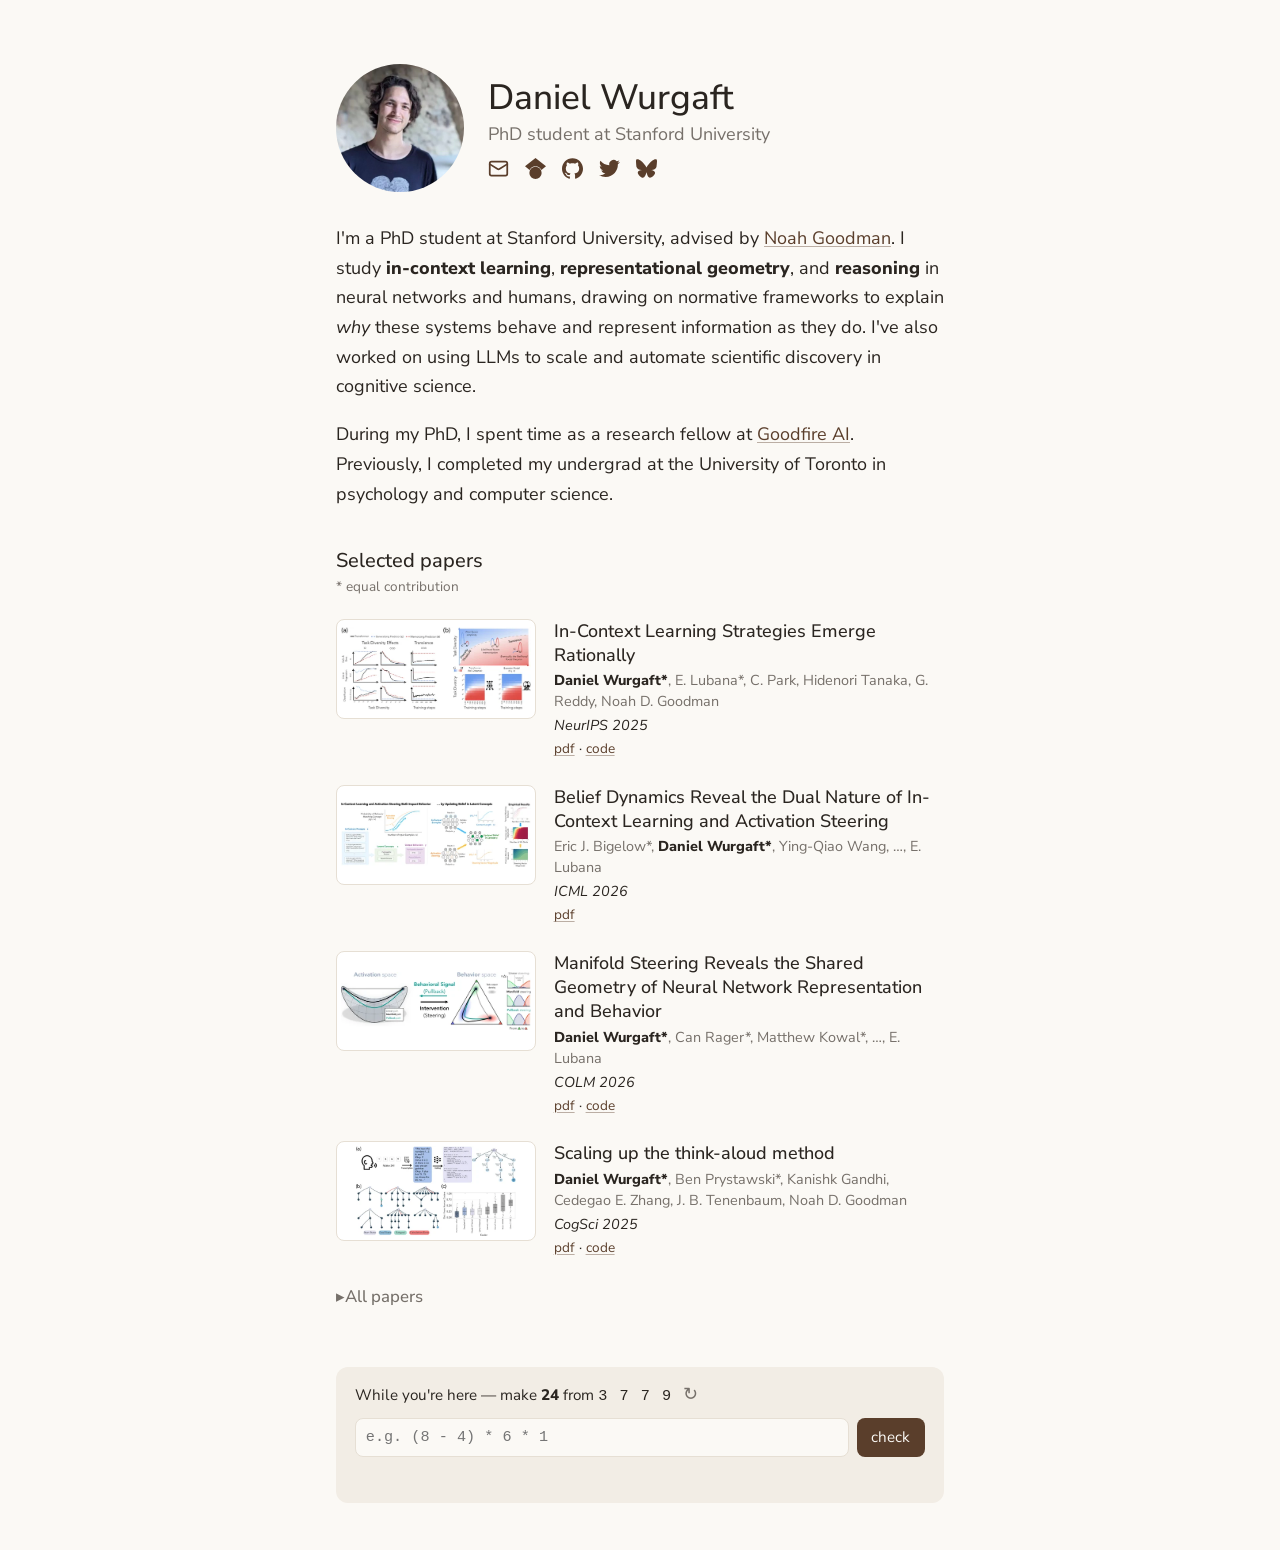
==== commit ae838aa9: "Bayes portrait as site icon Replaces the emoji favicon with a sepia portrait of Thomas Bayes in the " ====
--- a/index.html
+++ b/index.html
@@ -33,7 +33,9 @@
   <link rel="preconnect" href="https://fonts.gstatic.com" crossorigin>
   <link href="https://fonts.googleapis.com/css2?family=Nunito+Sans:ital,wght@0,400;0,500;0,800;1,400&display=swap" rel="stylesheet">
   <link rel="stylesheet" href="style.css?v=5">
-  <link rel="icon" href="data:image/svg+xml,<svg xmlns='http://www.w3.org/2000/svg' viewBox='0 0 100 100'><text y='.9em' font-size='90'>🌀</text></svg>">
+  <link rel="icon" href="favicon.ico" sizes="48x48">
+  <link rel="icon" href="icon-192.png" type="image/png" sizes="192x192">
+  <link rel="apple-touch-icon" href="apple-touch-icon.png">
 </head>
 <body>
 <main>
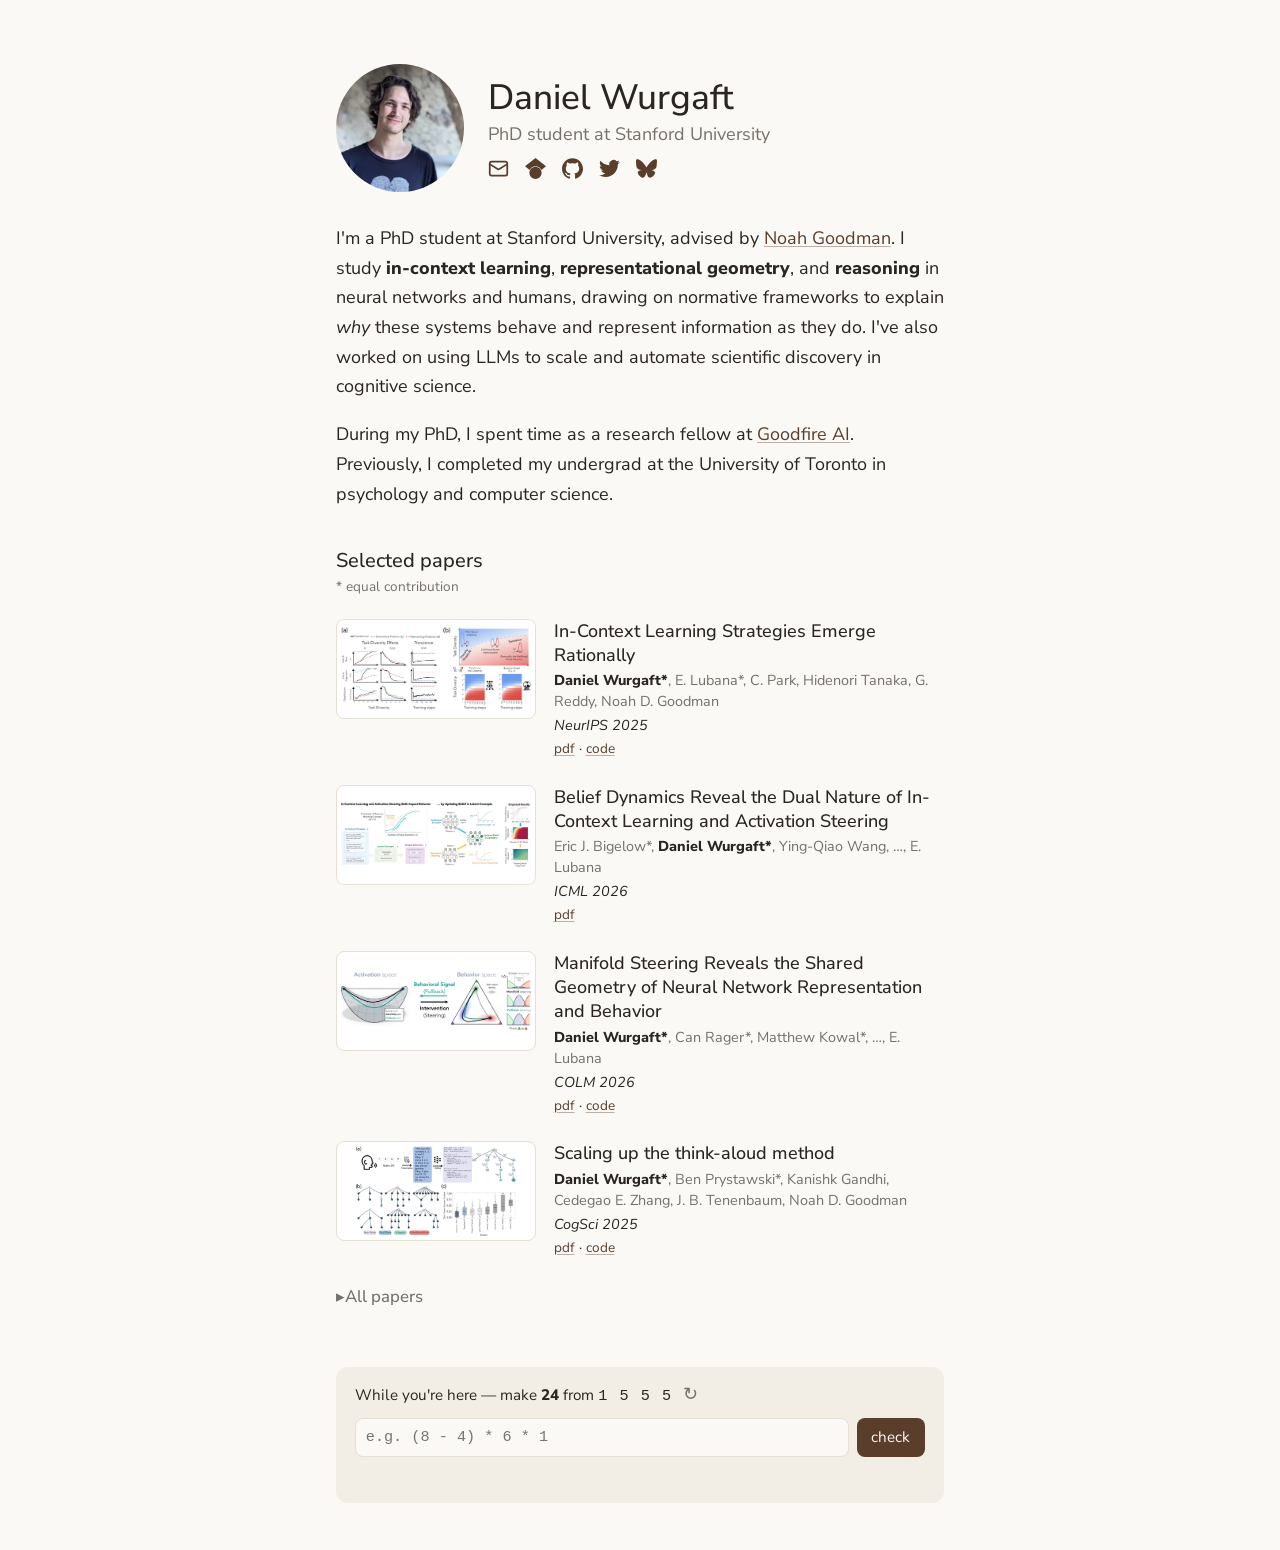
==== commit 7093a486: "Phase-boundary site icon Replaces the Bayes portrait with a simple mark from the ICL-strategies phas" ====
--- a/index.html
+++ b/index.html
@@ -34,6 +34,7 @@
   <link href="https://fonts.googleapis.com/css2?family=Nunito+Sans:ital,wght@0,400;0,500;0,800;1,400&display=swap" rel="stylesheet">
   <link rel="stylesheet" href="style.css?v=5">
   <link rel="icon" href="favicon.ico" sizes="48x48">
+  <link rel="icon" href="icon.svg" type="image/svg+xml">
   <link rel="icon" href="icon-192.png" type="image/png" sizes="192x192">
   <link rel="apple-touch-icon" href="apple-touch-icon.png">
 </head>
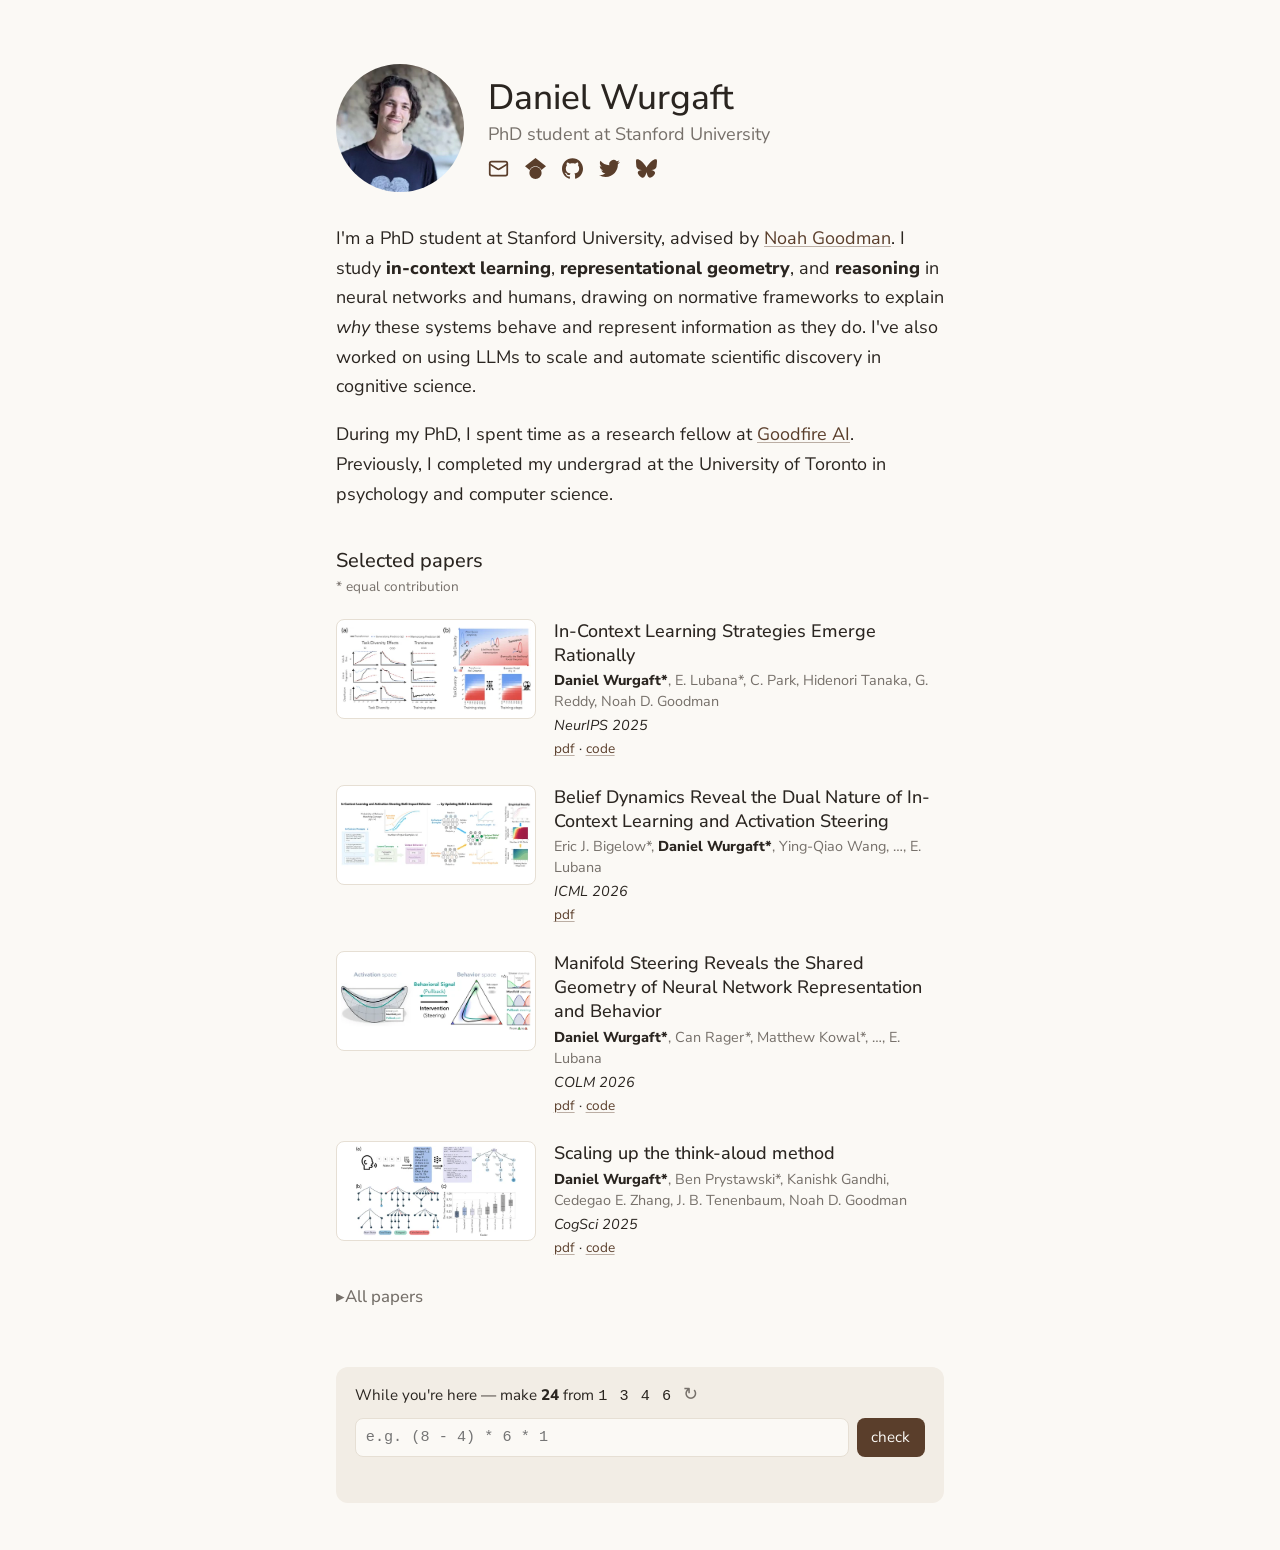
==== commit d94b821b: "SAE concept manifolds paper: COLM 2026 Co-Authored-By: Claude Opus 5.5 <noreply@anthropic.com>" ====
--- a/index.html
+++ b/index.html
@@ -130,7 +130,7 @@
 <li><a class="mini" href="https://arxiv.org/abs/2605.12412" tabindex="-1" aria-hidden="true"><img src="img/papers/2605.12412.webp" alt="" loading="lazy"></a><span><a href="https://arxiv.org/abs/2605.12412">Stories in Space: In-Context Learning Trajectories in Conceptual Belief Space</a>. Eric J. Bigelow, Raphael Sarfati, <b>Daniel Wurgaft</b>, …, E. Lubana. <i>preprint 2026</i></span></li>
 <li><a class="mini" href="https://arxiv.org/abs/2605.05115" tabindex="-1" aria-hidden="true"><img src="img/papers/2605.05115.webp" alt="" loading="lazy"></a><span><a href="https://arxiv.org/abs/2605.05115">Manifold Steering Reveals the Shared Geometry of Neural Network Representation and Behavior</a>. <b>Daniel Wurgaft*</b>, Can Rager*, Matthew Kowal*, …, E. Lubana. <i>COLM 2026</i></span></li>
 <li><a class="mini" href="https://arxiv.org/abs/2605.01148" tabindex="-1" aria-hidden="true"><img src="img/papers/2605.01148.webp" alt="" loading="lazy"></a><span><a href="https://arxiv.org/abs/2605.01148">Arithmetic in the Wild: Llama uses Standard Addition to Reason About Cyclic Concepts</a>. Sheridan Feucht, Tal Haklay, Usha Bhalla, <b>Daniel Wurgaft</b>, …, Atticus Geiger. <i>COLM 2026</i></span></li>
-<li><a class="mini" href="https://arxiv.org/abs/2604.28119" tabindex="-1" aria-hidden="true"><img src="img/papers/2604.28119.webp" alt="" loading="lazy"></a><span><a href="https://arxiv.org/abs/2604.28119">Do Sparse Autoencoders Capture Concept Manifolds?</a> Usha Bhalla, Thomas Fel, Can Rager, …, <b>Daniel Wurgaft</b>, …, E. Lubana. <i>preprint 2026</i></span></li>
+<li><a class="mini" href="https://arxiv.org/abs/2604.28119" tabindex="-1" aria-hidden="true"><img src="img/papers/2604.28119.webp" alt="" loading="lazy"></a><span><a href="https://arxiv.org/abs/2604.28119">Do Sparse Autoencoders Capture Concept Manifolds?</a> Usha Bhalla, Thomas Fel, Can Rager, …, <b>Daniel Wurgaft</b>, …, E. Lubana. <i>COLM 2026</i></span></li>
 <li><a class="mini" href="https://arxiv.org/abs/2602.02315" tabindex="-1" aria-hidden="true"><img src="img/papers/2602.02315.webp" alt="" loading="lazy"></a><span><a href="https://arxiv.org/abs/2602.02315">The Shape of Beliefs: Geometry, Dynamics, and Interventions along Representation Manifolds of Language Models&#x27; Posteriors</a>. Raphael Sarfati, Eric J. Bigelow, <b>Daniel Wurgaft</b>, …, E. Lubana. <i>preprint 2026</i></span></li>
 <li><a class="mini" href="https://arxiv.org/abs/2511.01836" tabindex="-1" aria-hidden="true"><img src="img/papers/2511.01836.webp" alt="" loading="lazy"></a><span><a href="https://arxiv.org/abs/2511.01836">Priors in time: Missing inductive biases for language model interpretability</a>. E. Lubana, C. Rager, Sai Sumedh R. Hindupur, …, <b>Daniel Wurgaft</b>, …, Aaron Mueller. <i>ICLR 2026</i></span></li>
 <li><a class="mini" href="https://arxiv.org/abs/2511.00617" tabindex="-1" aria-hidden="true"><img src="img/papers/2511.00617.webp" alt="" loading="lazy"></a><span><a href="https://arxiv.org/abs/2511.00617">Belief Dynamics Reveal the Dual Nature of In-Context Learning and Activation Steering</a>. Eric J. Bigelow*, <b>Daniel Wurgaft*</b>, Ying-Qiao Wang, …, E. Lubana. <i>ICML 2026</i></span></li>
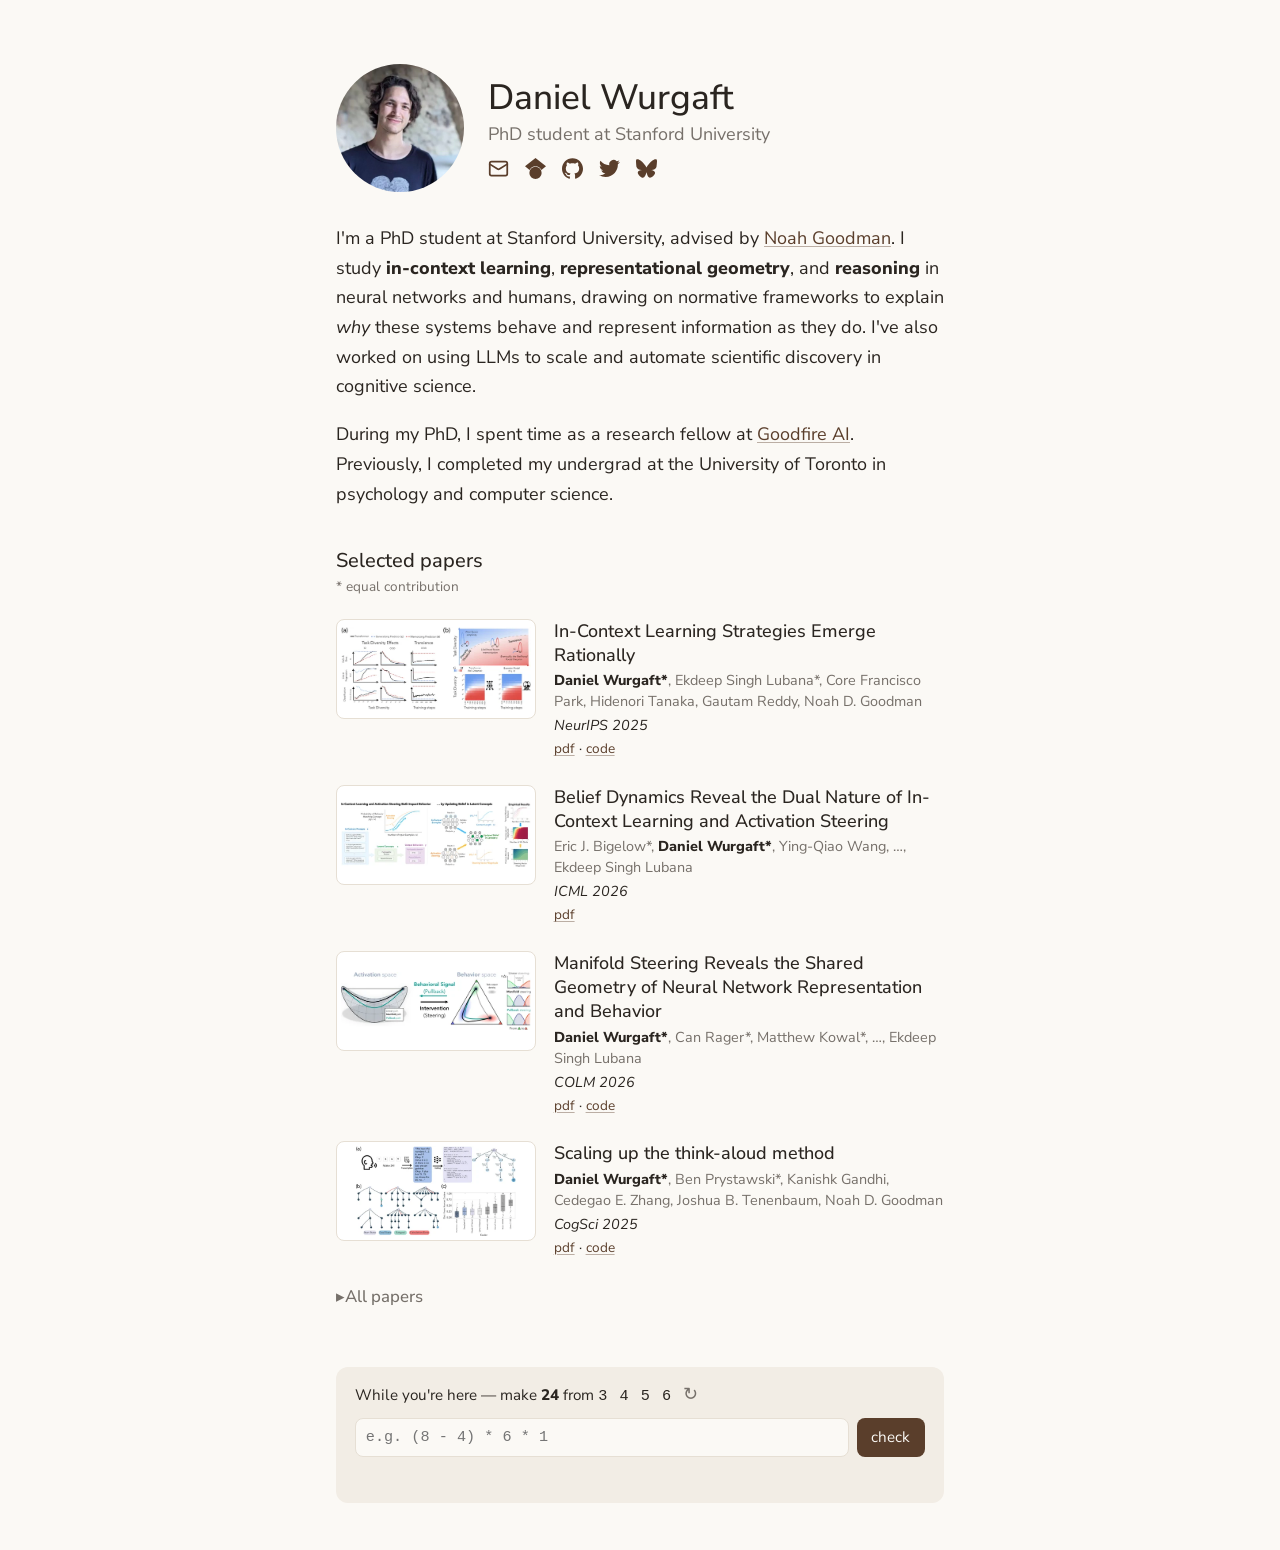
==== commit 0ef49b88: "Show co-authors' full names instead of initials Semantic Scholar lists some co-authors with initials" ====
--- a/index.html
+++ b/index.html
@@ -81,7 +81,7 @@
   <a class="thumb" href="https://arxiv.org/abs/2506.17859"><img src="img/papers/2506.17859.webp" alt="" loading="lazy"></a>
   <div>
     <a class="title" href="https://arxiv.org/abs/2506.17859">In-Context Learning Strategies Emerge Rationally</a>
-    <span class="authors"><b>Daniel Wurgaft*</b>, E. Lubana*, C. Park, Hidenori Tanaka, G. Reddy, Noah D. Goodman</span>
+    <span class="authors"><b>Daniel Wurgaft*</b>, Ekdeep Singh Lubana*, Core Francisco Park, Hidenori Tanaka, Gautam Reddy, Noah D. Goodman</span>
     <span class="venue">NeurIPS 2025</span>
     <span class="extras"><a href="https://arxiv.org/pdf/2506.17859">pdf</a> · <a href="https://github.com/DanielWurgaft/rational-icl">code</a></span>
   </div>
@@ -90,7 +90,7 @@
   <a class="thumb" href="https://arxiv.org/abs/2511.00617"><img src="img/papers/2511.00617.webp" alt="" loading="lazy"></a>
   <div>
     <a class="title" href="https://arxiv.org/abs/2511.00617">Belief Dynamics Reveal the Dual Nature of In-Context Learning and Activation Steering</a>
-    <span class="authors">Eric J. Bigelow*, <b>Daniel Wurgaft*</b>, Ying-Qiao Wang, …, E. Lubana</span>
+    <span class="authors">Eric J. Bigelow*, <b>Daniel Wurgaft*</b>, Ying-Qiao Wang, …, Ekdeep Singh Lubana</span>
     <span class="venue">ICML 2026</span>
     <span class="extras"><a href="https://arxiv.org/pdf/2511.00617">pdf</a></span>
   </div>
@@ -99,7 +99,7 @@
   <a class="thumb" href="https://arxiv.org/abs/2605.05115"><img src="img/papers/2605.05115.webp" alt="" loading="lazy"></a>
   <div>
     <a class="title" href="https://arxiv.org/abs/2605.05115">Manifold Steering Reveals the Shared Geometry of Neural Network Representation and Behavior</a>
-    <span class="authors"><b>Daniel Wurgaft*</b>, Can Rager*, Matthew Kowal*, …, E. Lubana</span>
+    <span class="authors"><b>Daniel Wurgaft*</b>, Can Rager*, Matthew Kowal*, …, Ekdeep Singh Lubana</span>
     <span class="venue">COLM 2026</span>
     <span class="extras"><a href="https://arxiv.org/pdf/2605.05115">pdf</a> · <a href="https://github.com/goodfire-ai/causalab/tree/manifold_steering">code</a></span>
   </div>
@@ -108,7 +108,7 @@
   <a class="thumb" href="https://arxiv.org/abs/2505.23931"><img src="img/papers/2505.23931.webp" alt="" loading="lazy"></a>
   <div>
     <a class="title" href="https://arxiv.org/abs/2505.23931">Scaling up the think-aloud method</a>
-    <span class="authors"><b>Daniel Wurgaft*</b>, Ben Prystawski*, Kanishk Gandhi, Cedegao E. Zhang, J. B. Tenenbaum, Noah D. Goodman</span>
+    <span class="authors"><b>Daniel Wurgaft*</b>, Ben Prystawski*, Kanishk Gandhi, Cedegao E. Zhang, Joshua B. Tenenbaum, Noah D. Goodman</span>
     <span class="venue">CogSci 2025</span>
     <span class="extras"><a href="https://arxiv.org/pdf/2505.23931">pdf</a> · <a href="https://github.com/benpry/think-aloud-llms">code</a></span>
   </div>
@@ -122,21 +122,21 @@
       <summary>All papers</summary>
       <ul class="all-papers">
 <!-- all:start -->
-<li><a class="mini" href="https://arxiv.org/abs/2610.04183" tabindex="-1" aria-hidden="true"><img src="img/papers/2610.04183.webp" alt="" loading="lazy"></a><span><a href="https://arxiv.org/abs/2610.04183">Language Model Activations Inhabit Privileged Error-Correcting Basins</a>. Matthew Finlayson, Francisco Pernice, Eric Todd, …, <b>Daniel Wurgaft</b>, …, E. Lubana. <i>preprint 2026</i></span></li>
+<li><a class="mini" href="https://arxiv.org/abs/2610.04183" tabindex="-1" aria-hidden="true"><img src="img/papers/2610.04183.webp" alt="" loading="lazy"></a><span><a href="https://arxiv.org/abs/2610.04183">Language Model Activations Inhabit Privileged Error-Correcting Basins</a>. Matthew Finlayson, Francisco Pernice, Eric Todd, …, <b>Daniel Wurgaft</b>, …, Ekdeep Singh Lubana. <i>preprint 2026</i></span></li>
 <li><a class="mini" href="https://arxiv.org/abs/2606.26460" tabindex="-1" aria-hidden="true"><img src="img/papers/2606.26460.webp" alt="" loading="lazy"></a><span><a href="https://arxiv.org/abs/2606.26460">auto-psych: Automating the science of mind using agent-driven theory discovery and experimentation</a>. Ben Prystawski, Kushin Mukherjee, <b>Daniel Wurgaft</b>, …, Michael C. Frank. <i>preprint 2026</i></span></li>
-<li><a class="mini" href="https://arxiv.org/abs/2606.25234" tabindex="-1" aria-hidden="true"><img src="img/papers/2606.25234.webp" alt="" loading="lazy"></a><span><a href="https://arxiv.org/abs/2606.25234">Structuring Sparsity: Block-Sparse Featurizers Capture Visual Concept Manifolds</a>. Thomas Fel, M. Kowal, Mozes Jacobs, …, <b>Daniel Wurgaft</b>, …, Atticus Geiger. <i>preprint 2026</i></span></li>
+<li><a class="mini" href="https://arxiv.org/abs/2606.25234" tabindex="-1" aria-hidden="true"><img src="img/papers/2606.25234.webp" alt="" loading="lazy"></a><span><a href="https://arxiv.org/abs/2606.25234">Structuring Sparsity: Block-Sparse Featurizers Capture Visual Concept Manifolds</a>. Thomas Fel, Matthew Kowal, Mozes Jacobs, …, <b>Daniel Wurgaft</b>, …, Atticus Geiger. <i>preprint 2026</i></span></li>
 <li><a class="mini" href="https://doi.org/10.1037/emo0001674" tabindex="-1" aria-hidden="true"><img src="img/papers/alexithymia.webp" alt="" loading="lazy"></a><span><a href="https://doi.org/10.1037/emo0001674">Alexithymia and ill-being and well-being: The role of emotion regulation.</a> David A. Preece, Ashish Mehta, <b>Daniel Wurgaft</b>, …, James J. Gross. <i>Emotion 2026</i></span></li>
-<li><a class="mini" href="https://arxiv.org/abs/2605.29548" tabindex="-1" aria-hidden="true"><img src="img/papers/2605.29548.webp" alt="" loading="lazy"></a><span><a href="https://arxiv.org/abs/2605.29548">Why Larger Models Learn More: Effects of Capacity, Interference, and Rare-Task Retention</a>. Jing Huang, <b>Daniel Wurgaft</b>, Rachit Bansal, …, E. Lubana. <i>preprint 2026</i></span></li>
-<li><a class="mini" href="https://arxiv.org/abs/2605.12412" tabindex="-1" aria-hidden="true"><img src="img/papers/2605.12412.webp" alt="" loading="lazy"></a><span><a href="https://arxiv.org/abs/2605.12412">Stories in Space: In-Context Learning Trajectories in Conceptual Belief Space</a>. Eric J. Bigelow, Raphael Sarfati, <b>Daniel Wurgaft</b>, …, E. Lubana. <i>preprint 2026</i></span></li>
-<li><a class="mini" href="https://arxiv.org/abs/2605.05115" tabindex="-1" aria-hidden="true"><img src="img/papers/2605.05115.webp" alt="" loading="lazy"></a><span><a href="https://arxiv.org/abs/2605.05115">Manifold Steering Reveals the Shared Geometry of Neural Network Representation and Behavior</a>. <b>Daniel Wurgaft*</b>, Can Rager*, Matthew Kowal*, …, E. Lubana. <i>COLM 2026</i></span></li>
+<li><a class="mini" href="https://arxiv.org/abs/2605.29548" tabindex="-1" aria-hidden="true"><img src="img/papers/2605.29548.webp" alt="" loading="lazy"></a><span><a href="https://arxiv.org/abs/2605.29548">Why Larger Models Learn More: Effects of Capacity, Interference, and Rare-Task Retention</a>. Jing Huang, <b>Daniel Wurgaft</b>, Rachit Bansal, …, Ekdeep Singh Lubana. <i>preprint 2026</i></span></li>
+<li><a class="mini" href="https://arxiv.org/abs/2605.12412" tabindex="-1" aria-hidden="true"><img src="img/papers/2605.12412.webp" alt="" loading="lazy"></a><span><a href="https://arxiv.org/abs/2605.12412">Stories in Space: In-Context Learning Trajectories in Conceptual Belief Space</a>. Eric J. Bigelow, Raphael Sarfati, <b>Daniel Wurgaft</b>, …, Ekdeep Singh Lubana. <i>preprint 2026</i></span></li>
+<li><a class="mini" href="https://arxiv.org/abs/2605.05115" tabindex="-1" aria-hidden="true"><img src="img/papers/2605.05115.webp" alt="" loading="lazy"></a><span><a href="https://arxiv.org/abs/2605.05115">Manifold Steering Reveals the Shared Geometry of Neural Network Representation and Behavior</a>. <b>Daniel Wurgaft*</b>, Can Rager*, Matthew Kowal*, …, Ekdeep Singh Lubana. <i>COLM 2026</i></span></li>
 <li><a class="mini" href="https://arxiv.org/abs/2605.01148" tabindex="-1" aria-hidden="true"><img src="img/papers/2605.01148.webp" alt="" loading="lazy"></a><span><a href="https://arxiv.org/abs/2605.01148">Arithmetic in the Wild: Llama uses Standard Addition to Reason About Cyclic Concepts</a>. Sheridan Feucht, Tal Haklay, Usha Bhalla, <b>Daniel Wurgaft</b>, …, Atticus Geiger. <i>COLM 2026</i></span></li>
-<li><a class="mini" href="https://arxiv.org/abs/2604.28119" tabindex="-1" aria-hidden="true"><img src="img/papers/2604.28119.webp" alt="" loading="lazy"></a><span><a href="https://arxiv.org/abs/2604.28119">Do Sparse Autoencoders Capture Concept Manifolds?</a> Usha Bhalla, Thomas Fel, Can Rager, …, <b>Daniel Wurgaft</b>, …, E. Lubana. <i>COLM 2026</i></span></li>
-<li><a class="mini" href="https://arxiv.org/abs/2602.02315" tabindex="-1" aria-hidden="true"><img src="img/papers/2602.02315.webp" alt="" loading="lazy"></a><span><a href="https://arxiv.org/abs/2602.02315">The Shape of Beliefs: Geometry, Dynamics, and Interventions along Representation Manifolds of Language Models&#x27; Posteriors</a>. Raphael Sarfati, Eric J. Bigelow, <b>Daniel Wurgaft</b>, …, E. Lubana. <i>preprint 2026</i></span></li>
-<li><a class="mini" href="https://arxiv.org/abs/2511.01836" tabindex="-1" aria-hidden="true"><img src="img/papers/2511.01836.webp" alt="" loading="lazy"></a><span><a href="https://arxiv.org/abs/2511.01836">Priors in time: Missing inductive biases for language model interpretability</a>. E. Lubana, C. Rager, Sai Sumedh R. Hindupur, …, <b>Daniel Wurgaft</b>, …, Aaron Mueller. <i>ICLR 2026</i></span></li>
-<li><a class="mini" href="https://arxiv.org/abs/2511.00617" tabindex="-1" aria-hidden="true"><img src="img/papers/2511.00617.webp" alt="" loading="lazy"></a><span><a href="https://arxiv.org/abs/2511.00617">Belief Dynamics Reveal the Dual Nature of In-Context Learning and Activation Steering</a>. Eric J. Bigelow*, <b>Daniel Wurgaft*</b>, Ying-Qiao Wang, …, E. Lubana. <i>ICML 2026</i></span></li>
+<li><a class="mini" href="https://arxiv.org/abs/2604.28119" tabindex="-1" aria-hidden="true"><img src="img/papers/2604.28119.webp" alt="" loading="lazy"></a><span><a href="https://arxiv.org/abs/2604.28119">Do Sparse Autoencoders Capture Concept Manifolds?</a> Usha Bhalla, Thomas Fel, Can Rager, …, <b>Daniel Wurgaft</b>, …, Ekdeep Singh Lubana. <i>COLM 2026</i></span></li>
+<li><a class="mini" href="https://arxiv.org/abs/2602.02315" tabindex="-1" aria-hidden="true"><img src="img/papers/2602.02315.webp" alt="" loading="lazy"></a><span><a href="https://arxiv.org/abs/2602.02315">The Shape of Beliefs: Geometry, Dynamics, and Interventions along Representation Manifolds of Language Models&#x27; Posteriors</a>. Raphael Sarfati, Eric J. Bigelow, <b>Daniel Wurgaft</b>, …, Ekdeep Singh Lubana. <i>preprint 2026</i></span></li>
+<li><a class="mini" href="https://arxiv.org/abs/2511.01836" tabindex="-1" aria-hidden="true"><img src="img/papers/2511.01836.webp" alt="" loading="lazy"></a><span><a href="https://arxiv.org/abs/2511.01836">Priors in time: Missing inductive biases for language model interpretability</a>. Ekdeep Singh Lubana, Can Rager, Sai Sumedh R. Hindupur, …, <b>Daniel Wurgaft</b>, …, Aaron Mueller. <i>ICLR 2026</i></span></li>
+<li><a class="mini" href="https://arxiv.org/abs/2511.00617" tabindex="-1" aria-hidden="true"><img src="img/papers/2511.00617.webp" alt="" loading="lazy"></a><span><a href="https://arxiv.org/abs/2511.00617">Belief Dynamics Reveal the Dual Nature of In-Context Learning and Activation Steering</a>. Eric J. Bigelow*, <b>Daniel Wurgaft*</b>, Ying-Qiao Wang, …, Ekdeep Singh Lubana. <i>ICML 2026</i></span></li>
 <li><a class="mini" href="https://arxiv.org/abs/2510.21740" tabindex="-1" aria-hidden="true"><img src="img/papers/2510.21740.webp" alt="" loading="lazy"></a><span><a href="https://arxiv.org/abs/2510.21740">Diagnosing Bottlenecks in Data Visualization Understanding by Vision-Language Models</a>. Alexa R. Tartaglini, Satchel Grant, <b>Daniel Wurgaft</b>, Christopher Potts, Judith E. Fan. <i>preprint 2025</i></span></li>
-<li><a class="mini" href="https://arxiv.org/abs/2506.17859" tabindex="-1" aria-hidden="true"><img src="img/papers/2506.17859.webp" alt="" loading="lazy"></a><span><a href="https://arxiv.org/abs/2506.17859">In-Context Learning Strategies Emerge Rationally</a>. <b>Daniel Wurgaft*</b>, E. Lubana*, C. Park, Hidenori Tanaka, G. Reddy, Noah D. Goodman. <i>NeurIPS 2025</i></span></li>
-<li><a class="mini" href="https://arxiv.org/abs/2505.23931" tabindex="-1" aria-hidden="true"><img src="img/papers/2505.23931.webp" alt="" loading="lazy"></a><span><a href="https://arxiv.org/abs/2505.23931">Scaling up the think-aloud method</a>. <b>Daniel Wurgaft*</b>, Ben Prystawski*, Kanishk Gandhi, Cedegao E. Zhang, J. B. Tenenbaum, Noah D. Goodman. <i>CogSci 2025</i></span></li>
+<li><a class="mini" href="https://arxiv.org/abs/2506.17859" tabindex="-1" aria-hidden="true"><img src="img/papers/2506.17859.webp" alt="" loading="lazy"></a><span><a href="https://arxiv.org/abs/2506.17859">In-Context Learning Strategies Emerge Rationally</a>. <b>Daniel Wurgaft*</b>, Ekdeep Singh Lubana*, Core Francisco Park, Hidenori Tanaka, Gautam Reddy, Noah D. Goodman. <i>NeurIPS 2025</i></span></li>
+<li><a class="mini" href="https://arxiv.org/abs/2505.23931" tabindex="-1" aria-hidden="true"><img src="img/papers/2505.23931.webp" alt="" loading="lazy"></a><span><a href="https://arxiv.org/abs/2505.23931">Scaling up the think-aloud method</a>. <b>Daniel Wurgaft*</b>, Ben Prystawski*, Kanishk Gandhi, Cedegao E. Zhang, Joshua B. Tenenbaum, Noah D. Goodman. <i>CogSci 2025</i></span></li>
 <li><a class="mini" href="https://arxiv.org/abs/2306.09479" tabindex="-1" aria-hidden="true"><img src="img/papers/2306.09479.webp" alt="" loading="lazy"></a><span><a href="https://arxiv.org/abs/2306.09479">Inverse Scaling: When Bigger Isn&#x27;t Better</a>. Ian R. McKenzie, Alexander Lyzhov, Michael Pieler, …, <b>Daniel Wurgaft</b>, …, Ethan Perez. <i>TMLR 2023</i></span></li>
 <!-- all:end -->
       </ul>
